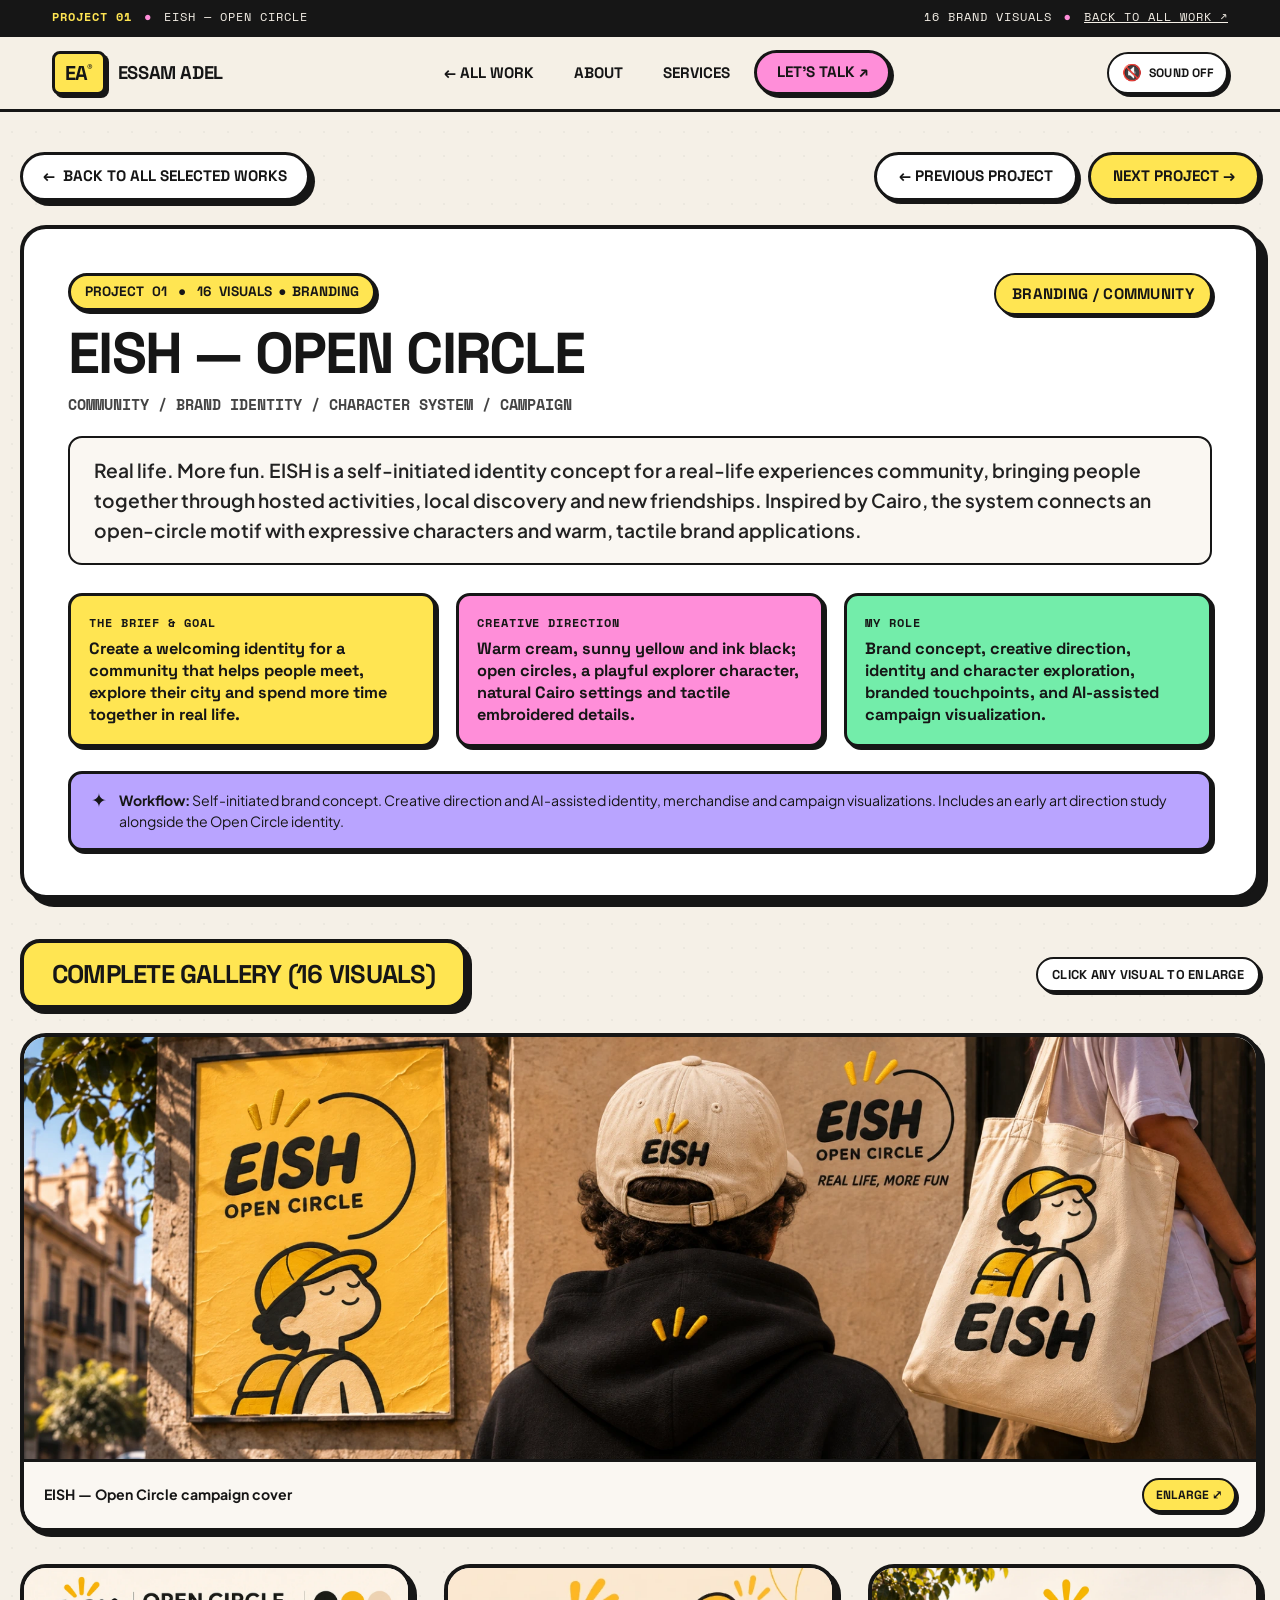
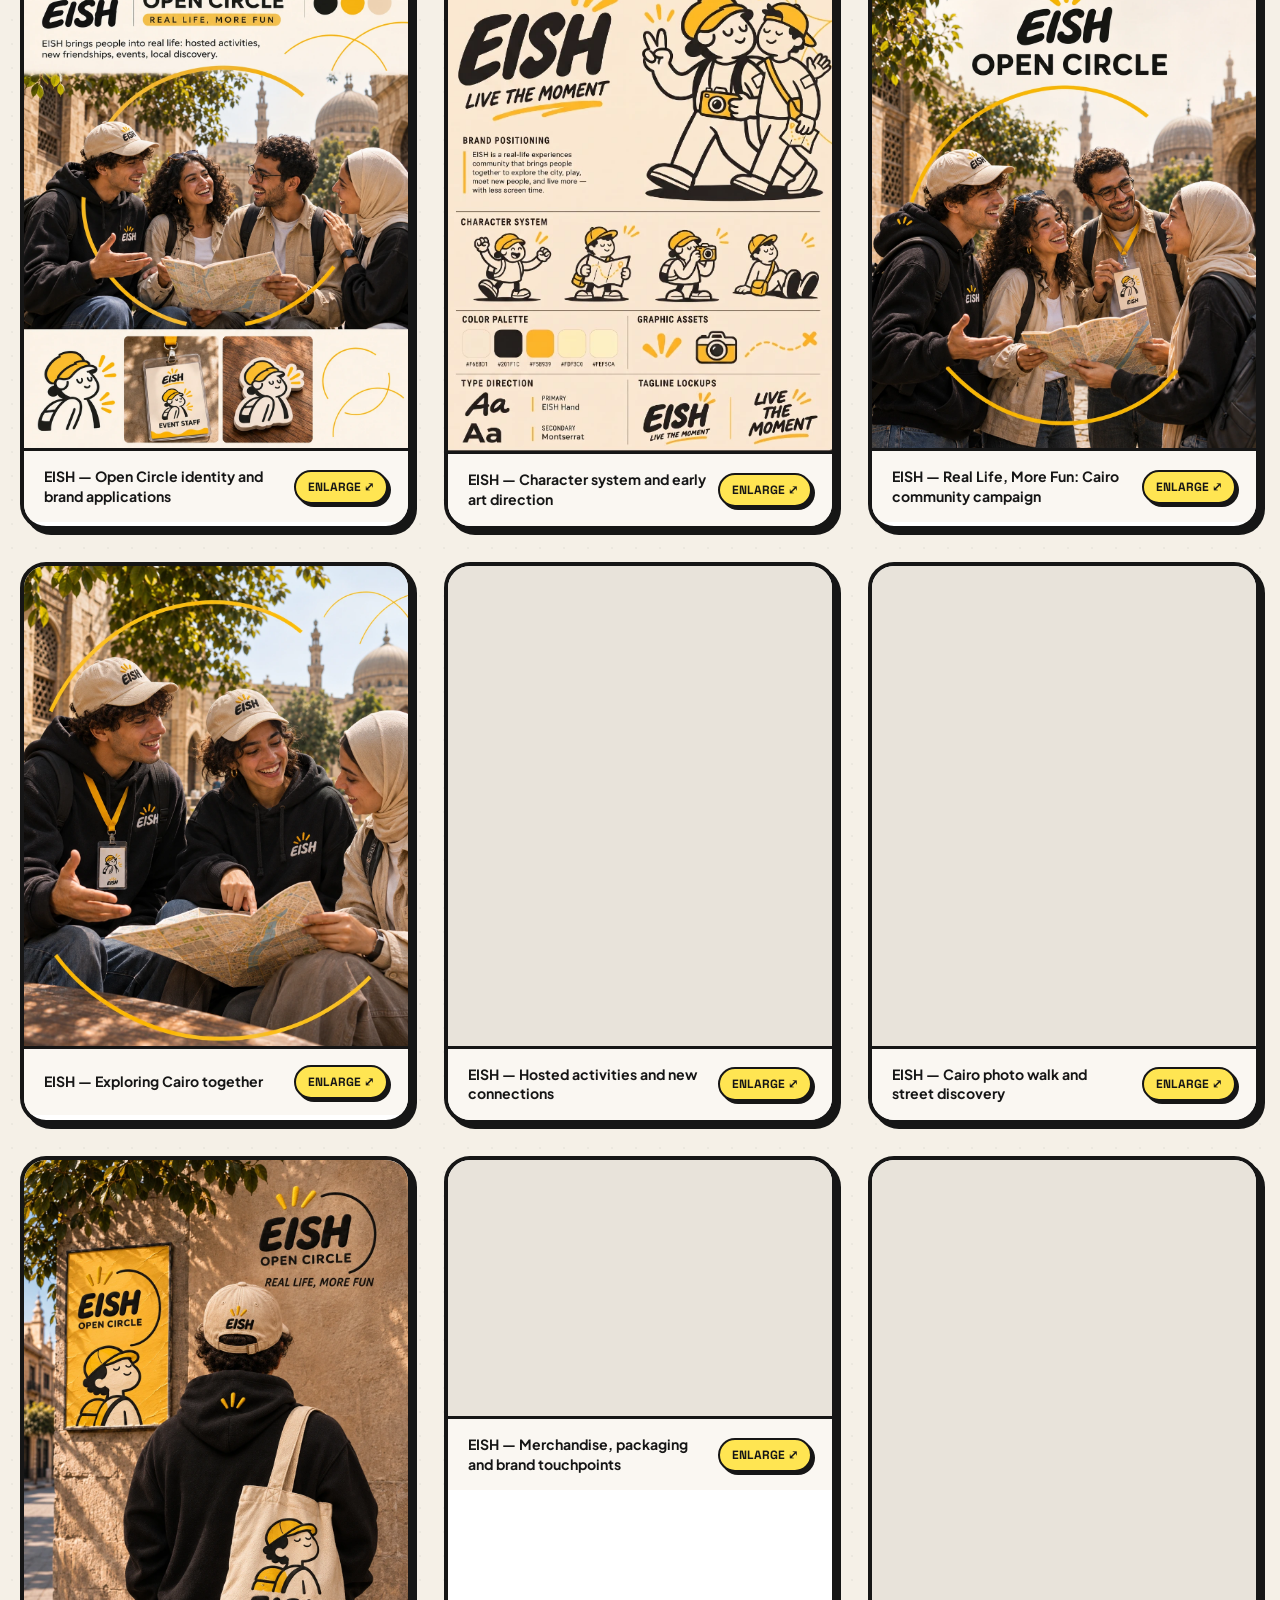
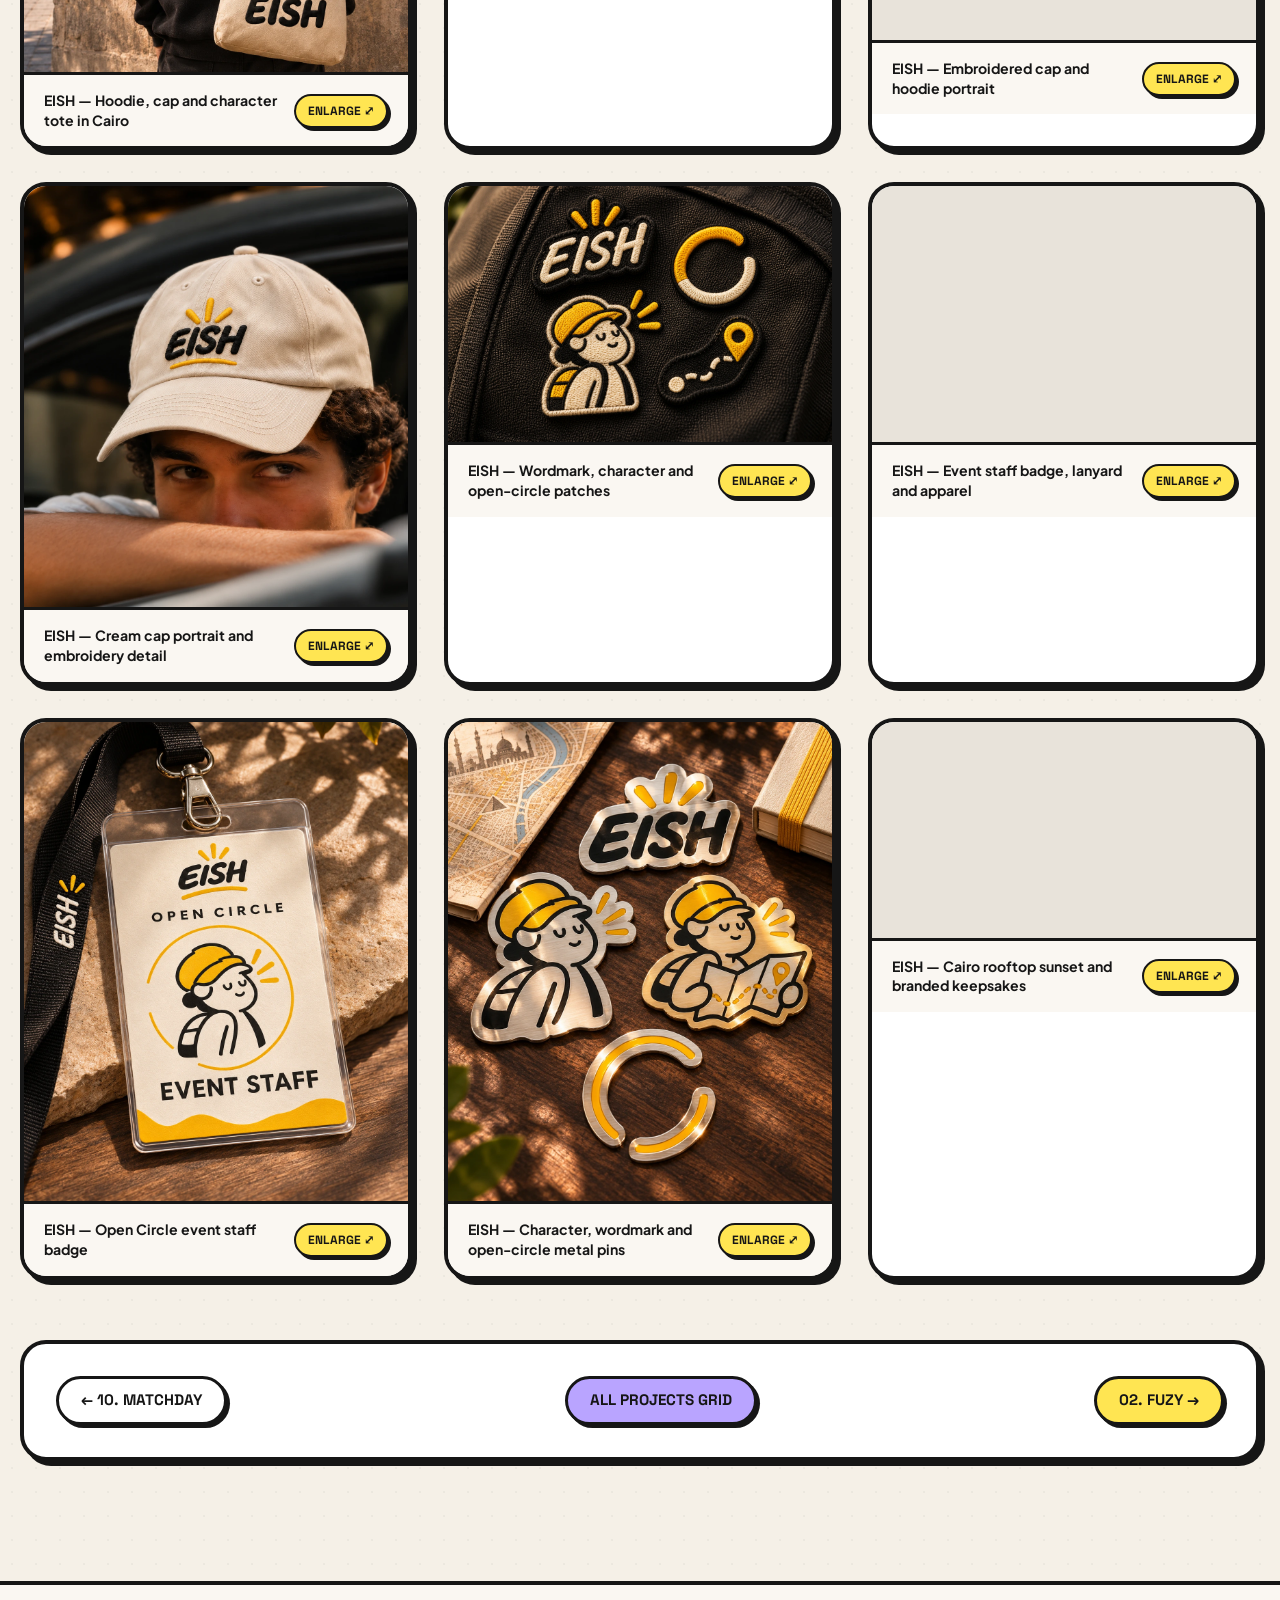
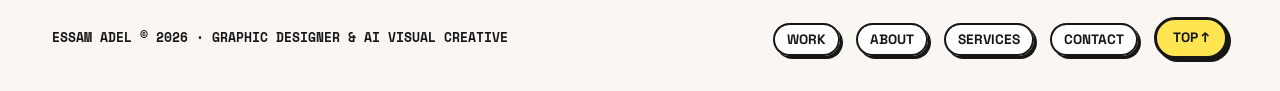
==== eish-open-circle.html @ c4170a0e "Add EISH Open Circle and reorder featured projects" ====
<!DOCTYPE html>
<html lang="en">
<head>
  <meta charset="UTF-8">
  <meta name="viewport" content="width=device-width, initial-scale=1.0">
  <title>EISH — OPEN CIRCLE | Essam Adel Portfolio</title>
  <meta name="description" content="Real life. More fun. EISH is a self-initiated identity concept for a real-life experiences community, bringing people together through hosted activities, local discovery and new friendships. Inspired by Cairo, the system connects an open-circle motif with expressive characters and warm, tactile brand applications.">
  <link rel="icon" type="image/svg+xml" href="data:image/svg+xml,<svg xmlns='http://www.w3.org/2000/svg' viewBox='0 0 32 32'><rect width='32' height='32' rx='6' fill='%23FFE552' stroke='%23161616' stroke-width='3'/><text x='16' y='22' font-family='sans-serif' font-weight='900' font-size='16' text-anchor='middle' fill='%23161616'>EA</text></svg>">
  <meta property="og:title" content="EISH — OPEN CIRCLE | Essam Adel">
  <meta property="og:type" content="article">
  <meta property="og:image" content="https://essvm.github.io/PORTFOLIO/assets/eish/01_open_circle_cover.webp">
  <meta property="og:description" content="Real life. More fun. A Cairo-inspired community identity with expressive characters, tactile merchandise and campaign visuals.">
  <link rel="canonical" href="https://essvm.github.io/PORTFOLIO/eish-open-circle.html">
  <link rel="stylesheet" href="styles.css?v=eish-20261119">
</head>
<body>

  <aside class="top-ticker" aria-label="Announcement">
    <div class="container top-ticker-content">
      <div>
        <span class="ticker-accent">PROJECT <span data-project-number>01</span></span>
        <span class="ticker-dot">●</span>
        <span>EISH — OPEN CIRCLE</span>
      </div>
      <div>
        <span><span data-gallery-count>16</span> BRAND VISUALS</span>
        <span class="ticker-dot">●</span>
        <a href="index.html#work" style="text-decoration:underline;">BACK TO ALL WORK ↗</a>
      </div>
    </div>
  </aside>

  <header class="site-header">
    <div class="container header-inner">
      <a href="index.html" class="logo-badge" aria-label="Essam Adel Home">
        <span class="ea-mark">EA<sup>®</sup></span>
        <span class="logo-name">ESSAM ADEL</span>
      </a>

      <nav class="nav-menu-wrapper" aria-label="Main navigation">
        <ul class="nav-links">
          <li><a href="index.html#work" class="nav-link">← All Work</a></li>
          <li><a href="index.html#about" class="nav-link">About</a></li>
          <li><a href="index.html#services" class="nav-link">Services</a></li>
          <li><a href="index.html#contact" class="nav-cta">Let's Talk ↗</a></li>
        </ul>
      </nav>

      <button class="mobile-toggle" type="button" aria-label="Toggle navigation menu" aria-expanded="false">
        <span></span><span></span><span></span>
      </button>
    </div>
  </header>

  <main>
    <div class="container project-detail-header">
      
      <div class="back-nav-bar">
        <a href="index.html#work" class="back-home-btn">
          <span>←</span> Back to All Selected Works
        </a>
        <div style="display:flex; gap:10px;">
          <a href="matchday-design.html" class="page-nav-link prev" aria-label="Previous project">← Previous Project</a>
          <a href="fuzy-fruit-soda.html" class="page-nav-link next" aria-label="Next project">Next Project →</a>
        </div>
      </div>

      <article class="project-hero-panel">
        <div class="project-title-row">
          <div class="project-heading-group">
            <span class="project-num-tag">PROJECT <span data-project-number>01</span> &nbsp;●&nbsp; <span data-gallery-count>16</span> VISUALS &nbsp;●&nbsp; BRANDING</span>
            <h1 class="project-detail-title">EISH — OPEN CIRCLE</h1>
            <p class="project-detail-category">Community / Brand Identity / Character System / Campaign</p>
          </div>
          <span class="pill-tag yellow" style="font-size:0.95rem; padding:8px 16px;">BRANDING / COMMUNITY</span>
        </div>

        <div class="project-summary-box">
          Real life. More fun. EISH is a self-initiated identity concept for a real-life experiences community, bringing people together through hosted activities, local discovery and new friendships. Inspired by Cairo, the system connects an open-circle motif with expressive characters and warm, tactile brand applications.
        </div>

        <div class="project-meta-grid">
          <div class="meta-box yellow">
            <span class="meta-label">THE BRIEF &amp; GOAL</span>
            <div class="meta-value">Create a welcoming identity for a community that helps people meet, explore their city and spend more time together in real life.</div>
          </div>

          <div class="meta-box pink">
            <span class="meta-label">CREATIVE DIRECTION</span>
            <div class="meta-value">Warm cream, sunny yellow and ink black; open circles, a playful explorer character, natural Cairo settings and tactile embroidered details.</div>
          </div>

          <div class="meta-box mint">
            <span class="meta-label">MY ROLE</span>
            <div class="meta-value">Brand concept, creative direction, identity and character exploration, branded touchpoints, and AI-assisted campaign visualization.</div>
          </div>
        </div>

        <div class="project-disclosure-banner"><span class="disclosure-icon">✦</span><div><strong>Workflow:</strong> Self-initiated brand concept. Creative direction and AI-assisted identity, merchandise and campaign visualizations. Includes an early art direction study alongside the Open Circle identity.</div></div>
      </article>

      <div class="gallery-section-title">
        <div class="section-header-tab yellow" style="margin-bottom:0;">
          <h2 class="section-title" style="font-size:1.6rem;">COMPLETE GALLERY (<span data-gallery-count>16</span> VISUALS)</h2>
        </div>
        <span class="pill-tag white">Click any visual to enlarge</span>
      </div>

      <section class="gallery-grid" data-project-gallery="eish-open-circle.html" aria-label="EISH — OPEN CIRCLE project gallery">
<!-- PROJECT_GALLERY_START --><div class="gallery-item is-panoramic"><a href="assets/eish/01_open_circle_cover.webp" class="gallery-image-link" data-caption="EISH — Open Circle campaign cover"><img src="assets/eish/01_open_circle_cover.webp" alt="EISH — Open Circle campaign cover" width="2048" height="701" loading="eager" decoding="async"></a><div class="gallery-caption-box"><span class="gallery-caption-text">EISH — Open Circle campaign cover</span><button type="button" class="zoom-hint-btn">Enlarge ⤢</button></div></div>
<div class="gallery-item"><a href="assets/eish/02_open_circle_identity_board.webp" class="gallery-image-link" data-caption="EISH — Open Circle identity and brand applications"><img src="assets/eish/02_open_circle_identity_board.webp" alt="EISH — Open Circle identity and brand applications" width="1122" height="1402" loading="lazy" decoding="async"></a><div class="gallery-caption-box"><span class="gallery-caption-text">EISH — Open Circle identity and brand applications</span><button type="button" class="zoom-hint-btn">Enlarge ⤢</button></div></div>
<div class="gallery-item"><a href="assets/eish/03_character_art_direction.webp" class="gallery-image-link" data-caption="EISH — Character system and early art direction"><img src="assets/eish/03_character_art_direction.webp" alt="EISH — Character system and early art direction" width="526" height="662" loading="lazy" decoding="async"></a><div class="gallery-caption-box"><span class="gallery-caption-text">EISH — Character system and early art direction</span><button type="button" class="zoom-hint-btn">Enlarge ⤢</button></div></div>
<div class="gallery-item"><a href="assets/eish/04_cairo_community_hero.webp" class="gallery-image-link" data-caption="EISH — Real Life, More Fun: Cairo community campaign"><img src="assets/eish/04_cairo_community_hero.webp" alt="EISH — Real Life, More Fun: Cairo community campaign" width="1122" height="1402" loading="lazy" decoding="async"></a><div class="gallery-caption-box"><span class="gallery-caption-text">EISH — Real Life, More Fun: Cairo community campaign</span><button type="button" class="zoom-hint-btn">Enlarge ⤢</button></div></div>
<div class="gallery-item"><a href="assets/eish/05_exploring_cairo_together.webp" class="gallery-image-link" data-caption="EISH — Exploring Cairo together"><img src="assets/eish/05_exploring_cairo_together.webp" alt="EISH — Exploring Cairo together" width="1122" height="1402" loading="lazy" decoding="async"></a><div class="gallery-caption-box"><span class="gallery-caption-text">EISH — Exploring Cairo together</span><button type="button" class="zoom-hint-btn">Enlarge ⤢</button></div></div>
<div class="gallery-item"><a href="assets/eish/06_hosted_open_circle.webp" class="gallery-image-link" data-caption="EISH — Hosted activities and new connections"><img src="assets/eish/06_hosted_open_circle.webp" alt="EISH — Hosted activities and new connections" width="1122" height="1402" loading="lazy" decoding="async"></a><div class="gallery-caption-box"><span class="gallery-caption-text">EISH — Hosted activities and new connections</span><button type="button" class="zoom-hint-btn">Enlarge ⤢</button></div></div>
<div class="gallery-item"><a href="assets/eish/07_cairo_photo_walk.webp" class="gallery-image-link" data-caption="EISH — Cairo photo walk and street discovery"><img src="assets/eish/07_cairo_photo_walk.webp" alt="EISH — Cairo photo walk and street discovery" width="1122" height="1402" loading="lazy" decoding="async"></a><div class="gallery-caption-box"><span class="gallery-caption-text">EISH — Cairo photo walk and street discovery</span><button type="button" class="zoom-hint-btn">Enlarge ⤢</button></div></div>
<div class="gallery-item"><a href="assets/eish/08_streetwear_and_tote.webp" class="gallery-image-link" data-caption="EISH — Hoodie, cap and character tote in Cairo"><img src="assets/eish/08_streetwear_and_tote.webp" alt="EISH — Hoodie, cap and character tote in Cairo" width="1086" height="1448" loading="lazy" decoding="async"></a><div class="gallery-caption-box"><span class="gallery-caption-text">EISH — Hoodie, cap and character tote in Cairo</span><button type="button" class="zoom-hint-btn">Enlarge ⤢</button></div></div>
<div class="gallery-item"><a href="assets/eish/09_merchandise_system.webp" class="gallery-image-link" data-caption="EISH — Merchandise, packaging and brand touchpoints"><img src="assets/eish/09_merchandise_system.webp" alt="EISH — Merchandise, packaging and brand touchpoints" width="1536" height="1024" loading="lazy" decoding="async"></a><div class="gallery-caption-box"><span class="gallery-caption-text">EISH — Merchandise, packaging and brand touchpoints</span><button type="button" class="zoom-hint-btn">Enlarge ⤢</button></div></div>
<div class="gallery-item"><a href="assets/eish/10_embroidered_cap_and_hoodie.webp" class="gallery-image-link" data-caption="EISH — Embroidered cap and hoodie portrait"><img src="assets/eish/10_embroidered_cap_and_hoodie.webp" alt="EISH — Embroidered cap and hoodie portrait" width="1122" height="1402" loading="lazy" decoding="async"></a><div class="gallery-caption-box"><span class="gallery-caption-text">EISH — Embroidered cap and hoodie portrait</span><button type="button" class="zoom-hint-btn">Enlarge ⤢</button></div></div>
<div class="gallery-item"><a href="assets/eish/11_cream_cap_portrait.webp" class="gallery-image-link" data-caption="EISH — Cream cap portrait and embroidery detail"><img src="assets/eish/11_cream_cap_portrait.webp" alt="EISH — Cream cap portrait and embroidery detail" width="1198" height="1313" loading="lazy" decoding="async"></a><div class="gallery-caption-box"><span class="gallery-caption-text">EISH — Cream cap portrait and embroidery detail</span><button type="button" class="zoom-hint-btn">Enlarge ⤢</button></div></div>
<div class="gallery-item"><a href="assets/eish/12_embroidered_patches.webp" class="gallery-image-link" data-caption="EISH — Wordmark, character and open-circle patches"><img src="assets/eish/12_embroidered_patches.webp" alt="EISH — Wordmark, character and open-circle patches" width="1536" height="1024" loading="lazy" decoding="async"></a><div class="gallery-caption-box"><span class="gallery-caption-text">EISH — Wordmark, character and open-circle patches</span><button type="button" class="zoom-hint-btn">Enlarge ⤢</button></div></div>
<div class="gallery-item"><a href="assets/eish/13_event_staff_kit.webp" class="gallery-image-link" data-caption="EISH — Event staff badge, lanyard and apparel"><img src="assets/eish/13_event_staff_kit.webp" alt="EISH — Event staff badge, lanyard and apparel" width="1536" height="1024" loading="lazy" decoding="async"></a><div class="gallery-caption-box"><span class="gallery-caption-text">EISH — Event staff badge, lanyard and apparel</span><button type="button" class="zoom-hint-btn">Enlarge ⤢</button></div></div>
<div class="gallery-item"><a href="assets/eish/14_open_circle_staff_badge.webp" class="gallery-image-link" data-caption="EISH — Open Circle event staff badge"><img src="assets/eish/14_open_circle_staff_badge.webp" alt="EISH — Open Circle event staff badge" width="1122" height="1402" loading="lazy" decoding="async"></a><div class="gallery-caption-box"><span class="gallery-caption-text">EISH — Open Circle event staff badge</span><button type="button" class="zoom-hint-btn">Enlarge ⤢</button></div></div>
<div class="gallery-item"><a href="assets/eish/15_character_metal_pins.webp" class="gallery-image-link" data-caption="EISH — Character, wordmark and open-circle metal pins"><img src="assets/eish/15_character_metal_pins.webp" alt="EISH — Character, wordmark and open-circle metal pins" width="1122" height="1402" loading="lazy" decoding="async"></a><div class="gallery-caption-box"><span class="gallery-caption-text">EISH — Character, wordmark and open-circle metal pins</span><button type="button" class="zoom-hint-btn">Enlarge ⤢</button></div></div>
<div class="gallery-item"><a href="assets/eish/16_cairo_rooftop_sunset.webp" class="gallery-image-link" data-caption="EISH — Cairo rooftop sunset and branded keepsakes"><img src="assets/eish/16_cairo_rooftop_sunset.webp" alt="EISH — Cairo rooftop sunset and branded keepsakes" width="1672" height="941" loading="lazy" decoding="async"></a><div class="gallery-caption-box"><span class="gallery-caption-text">EISH — Cairo rooftop sunset and branded keepsakes</span><button type="button" class="zoom-hint-btn">Enlarge ⤢</button></div></div><!-- PROJECT_GALLERY_END -->
      </section>

      <nav class="project-pagination-bar" aria-label="Project sequence navigation">
        <a href="matchday-design.html" class="page-nav-link prev">← 10. Matchday</a>
        <a href="index.html#work" class="page-nav-link all">All Projects Grid</a>
        <a href="fuzy-fruit-soda.html" class="page-nav-link next">02. FUZY →</a>
      </nav>

    </div>
  </main>

  <div class="lightbox-modal" role="dialog" aria-modal="true" aria-hidden="true" aria-label="Image enlargement preview">
    <div class="lightbox-container">
      <div class="lightbox-header">
        <span class="lightbox-counter">1 / 16</span>
        <button type="button" class="lightbox-close-btn" aria-label="Close modal">✕</button>
      </div>
      <div class="lightbox-body">
        <button type="button" class="lightbox-nav-btn lightbox-prev" aria-label="Previous image">‹</button>
        <img src="" alt="" class="lightbox-img">
        <button type="button" class="lightbox-nav-btn lightbox-next" aria-label="Next image">›</button>
      </div>
      <div class="lightbox-footer"></div>
    </div>
  </div>

  <footer class="site-footer">
    <div class="container footer-inner">
      <div class="footer-copy">
        ESSAM ADEL © 2026 · GRAPHIC DESIGNER &amp; AI VISUAL CREATIVE
      </div>
      <ul class="footer-links">
        <li><a href="index.html#work" class="footer-link">Work</a></li>
        <li><a href="index.html#about" class="footer-link">About</a></li>
        <li><a href="index.html#services" class="footer-link">Services</a></li>
        <li><a href="index.html#contact" class="footer-link">Contact</a></li>
        <li><button type="button" class="back-to-top-btn" aria-label="Scroll to top">Top ↑</button></li>
      </ul>
    </div>
  </footer>

  <script src="projects.js?v=eish-20261119"></script>
  <script src="portfolio.js?v=eish-20261119"></script>
  <script src="script.js"></script>
</body>
</html>
---- styles.css ----
/* ==========================================================================
   ESSAM ADEL — NEO-BRUTALIST PORTFOLIO DESIGN SYSTEM
   Fresh build from scratch | High contrast, bold geometry, zero dependencies
   ========================================================================== */

@import url('https://fonts.googleapis.com/css2?family=Plus+Jakarta+Sans:wght@500;600;700;800&family=Space+Grotesk:wght@600;700;800;900&family=Space+Mono:wght@700&display=swap');

/* --- CSS Variables & Design Tokens --- */
:root {
  --bg-page: #F5F0E7;
  --bg-paper: #FAF7F2;
  --ink: #161616;
  --ink-light: #444444;
  --white: #FFFFFF;
  
  /* Neo-Brutalist Signature Palette */
  --yellow: #FFE552;
  --yellow-hover: #FEDC2A;
  --pink: #FF8ED9;
  --pink-hover: #FF77D1;
  --lavender: #B9A4FF;
  --lavender-hover: #A68DFF;
  --mint: #73EDAA;
  --mint-hover: #5CE69B;
  --orange: #FF663E;
  --orange-hover: #F25327;

  /* Strokes & Shadows */
  --stroke: 3px solid #161616;
  --stroke-thick: 4px solid #161616;
  --stroke-thin: 2px solid #161616;
  --shadow: 5px 5px 0px #161616;
  --shadow-lg: 8px 8px 0px #161616;
  --shadow-sm: 3px 3px 0px #161616;
  --shadow-hover: 2px 2px 0px #161616;

  /* Radii */
  --radius-xl: 26px;
  --radius-lg: 20px;
  --radius-md: 14px;
  --radius-sm: 8px;
  --radius-pill: 9999px;

  /* Typography */
  --font-display: 'Space Grotesk', -apple-system, BlinkMacSystemFont, 'Segoe UI', Roboto, sans-serif;
  --font-body: 'Plus Jakarta Sans', -apple-system, BlinkMacSystemFont, 'Segoe UI', Roboto, sans-serif;
  --font-mono: 'Space Mono', ui-monospace, SFMono-Regular, Menlo, monospace;

  --max-width: 1240px;
  --header-height: 72px;
}

/* --- Base & Reset --- */
*, *::before, *::after {
  box-sizing: border-box;
  margin: 0;
  padding: 0;
}

html {
  scroll-behavior: smooth;
  font-size: 16px;
  background-color: var(--bg-page);
  color: var(--ink);
  -webkit-font-smoothing: antialiased;
  -moz-osx-font-smoothing: grayscale;
}

body {
  font-family: var(--font-body);
  background-color: var(--bg-page);
  color: var(--ink);
  line-height: 1.5;
  min-height: 100vh;
  position: relative;
  overflow-x: hidden;
  background-image: radial-gradient(rgba(22, 22, 22, 0.04) 1px, transparent 0);
  background-size: 24px 24px;
}

img, picture, video, canvas, svg {
  display: block;
  max-width: 100%;
}

a {
  color: inherit;
  text-decoration: none;
}

button {
  font: inherit;
  background: none;
  border: none;
  cursor: pointer;
  color: inherit;
}

/* Accessible focus ring */
:focus-visible {
  outline: 3px solid var(--ink);
  outline-offset: 3px;
}

/* Container */
.container {
  width: 100%;
  max-width: var(--max-width);
  margin-left: auto;
  margin-right: auto;
  padding-left: clamp(16px, 3.5vw, 32px);
  padding-right: clamp(16px, 3.5vw, 32px);
}

/* ==========================================================================
   TOP ANNOUNCEMENT / TICKER BAR
   ========================================================================== */
.top-ticker {
  background-color: var(--ink);
  color: var(--bg-page);
  font-family: var(--font-mono);
  font-size: 0.78rem;
  letter-spacing: 0.08em;
  text-transform: uppercase;
  padding: 8px 16px;
  border-bottom: 2px solid var(--ink);
  display: flex;
  justify-content: space-between;
  align-items: center;
  position: relative;
  z-index: 50;
  overflow: hidden;
}

.top-ticker-content {
  display: flex;
  gap: 24px;
  align-items: center;
  width: 100%;
  justify-content: space-between;
}

.ticker-accent {
  color: var(--yellow);
  font-weight: 700;
}

.ticker-dot {
  color: var(--pink);
  margin: 0 4px;
}

/* ==========================================================================
   HEADER & NAVIGATION
   ========================================================================== */
.site-header {
  position: sticky;
  top: 0;
  z-index: 40;
  background-color: rgba(245, 240, 231, 0.96);
  backdrop-filter: blur(8px);
  border-bottom: var(--stroke);
  transition: transform 0.2s ease;
}

.header-inner {
  display: flex;
  align-items: center;
  justify-content: space-between;
  height: var(--header-height);
}

.logo-badge {
  display: inline-flex;
  align-items: center;
  gap: 12px;
  text-decoration: none;
}

.ea-mark {
  background-color: var(--yellow);
  color: var(--ink);
  font-family: var(--font-display);
  font-size: 1.25rem;
  font-weight: 900;
  letter-spacing: -0.04em;
  padding: 4px 10px;
  border: var(--stroke);
  border-radius: var(--radius-sm);
  box-shadow: var(--shadow-sm);
  transition: transform 0.15s ease, box-shadow 0.15s ease;
}

.ea-mark sup {
  font-size: 0.55em;
  font-weight: 800;
  top: -0.4em;
}

.logo-badge:hover .ea-mark {
  transform: translate(-2px, -2px);
  box-shadow: var(--shadow);
  background-color: var(--yellow-hover);
}

.logo-name {
  font-family: var(--font-display);
  font-weight: 800;
  font-size: 1.15rem;
  letter-spacing: -0.02em;
  text-transform: uppercase;
}

.nav-links {
  display: flex;
  align-items: center;
  gap: 8px;
  list-style: none;
}

.nav-link {
  font-family: var(--font-display);
  font-weight: 700;
  font-size: 0.95rem;
  text-transform: uppercase;
  padding: 8px 14px;
  border-radius: var(--radius-pill);
  border: 2px solid transparent;
  transition: all 0.15s ease;
}

.nav-link:hover {
  background-color: var(--white);
  border: 2px solid var(--ink);
  box-shadow: var(--shadow-sm);
  transform: translate(-1px, -1px);
}

.nav-cta {
  background-color: var(--pink);
  color: var(--ink);
  font-family: var(--font-display);
  font-weight: 800;
  font-size: 0.95rem;
  text-transform: uppercase;
  padding: 8px 20px;
  border: var(--stroke);
  border-radius: var(--radius-pill);
  box-shadow: var(--shadow-sm);
  display: inline-flex;
  align-items: center;
  gap: 6px;
  transition: all 0.15s ease;
}

.nav-cta:hover {
  transform: translate(-2px, -2px);
  box-shadow: var(--shadow);
  background-color: var(--pink-hover);
}

.nav-cta:active {
  transform: translate(2px, 2px);
  box-shadow: 1px 1px 0px var(--ink);
}

/* Mobile Toggle */
.mobile-toggle {
  display: none;
  flex-direction: column;
  justify-content: center;
  align-items: center;
  gap: 5px;
  width: 44px;
  height: 44px;
  background-color: var(--yellow);
  border: var(--stroke);
  border-radius: var(--radius-sm);
  box-shadow: var(--shadow-sm);
  cursor: pointer;
}

.mobile-toggle span {
  display: block;
  width: 22px;
  height: 3px;
  background-color: var(--ink);
  border-radius: 2px;
  transition: transform 0.2s ease, opacity 0.2s ease;
}

.mobile-toggle.is-open span:nth-child(1) {
  transform: translateY(8px) rotate(45deg);
}
.mobile-toggle.is-open span:nth-child(2) {
  opacity: 0;
}
.mobile-toggle.is-open span:nth-child(3) {
  transform: translateY(-8px) rotate(-45deg);
}

/* ==========================================================================
   HERO / COVER SECTION (Inspired by Reference Panel 1)
   ========================================================================== */
.hero-section {
  padding-top: clamp(28px, 4vw, 48px);
  padding-bottom: clamp(36px, 5vw, 64px);
}

.hero-grid {
  display: grid;
  grid-template-columns: 1.15fr 0.95fr;
  gap: clamp(20px, 3vw, 32px);
  align-items: stretch;
}

/* Left Hero Card - Giant Yellow Poster */
.hero-yellow-card {
  background-color: var(--yellow);
  border: var(--stroke-thick);
  border-radius: var(--radius-xl);
  box-shadow: var(--shadow-lg);
  padding: clamp(24px, 4vw, 44px);
  position: relative;
  display: flex;
  flex-direction: column;
  justify-content: space-between;
  overflow: visible;
}

.hero-meta-top {
  display: flex;
  justify-content: space-between;
  align-items: center;
  margin-bottom: 24px;
}

.hero-meta-tag {
  font-family: var(--font-mono);
  font-size: 0.85rem;
  font-weight: 700;
  letter-spacing: 0.05em;
  text-transform: uppercase;
  color: var(--ink);
}

.hero-main-title {
  font-family: var(--font-display);
  font-size: clamp(3.2rem, 7.5vw, 6.8rem);
  font-weight: 900;
  line-height: 0.9;
  letter-spacing: -0.05em;
  text-transform: uppercase;
  color: var(--ink);
  margin: 16px 0 28px;
  word-break: break-word;
}

.hero-main-title .dot {
  color: var(--pink);
  display: inline-block;
}

.hero-tagline {
  font-family: var(--font-display);
  font-weight: 800;
  font-size: clamp(1.05rem, 1.8vw, 1.35rem);
  line-height: 1.25;
  text-transform: uppercase;
  letter-spacing: -0.01em;
  max-width: 440px;
  margin-bottom: 28px;
}

.hero-tag-pills {
  display: flex;
  flex-wrap: wrap;
  gap: 10px;
}

.pill-tag {
  font-family: var(--font-display);
  font-size: 0.8rem;
  font-weight: 800;
  text-transform: uppercase;
  letter-spacing: 0.02em;
  padding: 6px 14px;
  border: var(--stroke-thin);
  border-radius: var(--radius-pill);
  box-shadow: var(--shadow-sm);
  background-color: var(--white);
  color: var(--ink);
  display: inline-flex;
  align-items: center;
  gap: 4px;
}

.pill-tag.orange { background-color: var(--orange); color: var(--white); }
.pill-tag.pink { background-color: var(--pink); }
.pill-tag.mint { background-color: var(--mint); }
.pill-tag.lavender { background-color: var(--lavender); }
.pill-tag.yellow { background-color: var(--yellow); }

/* Overlapping Starburst Sticker */
.starburst-sticker {
  position: absolute;
  width: 96px;
  height: 96px;
  display: flex;
  align-items: center;
  justify-content: center;
  text-align: center;
  font-family: var(--font-display);
  font-weight: 900;
  font-size: 0.85rem;
  line-height: 1.05;
  text-transform: uppercase;
  color: var(--ink);
  z-index: 10;
  filter: drop-shadow(4px 4px 0px var(--ink));
  transition: transform 0.2s cubic-bezier(0.175, 0.885, 0.32, 1.275);
  cursor: default;
}

.starburst-sticker:hover {
  transform: rotate(8deg) scale(1.06);
}

.starburst-sticker svg {
  position: absolute;
  top: 0;
  left: 0;
  width: 100%;
  height: 100%;
  z-index: -1;
}

.hero-sticker-hire {
  bottom: 24px;
  right: -24px;
}

/* Right Hero Visual Stack */
.hero-visual-stack {
  display: flex;
  flex-direction: column;
  gap: clamp(16px, 2.5vw, 24px);
}

.hero-image-frame {
  background-color: var(--white);
  border: var(--stroke-thick);
  border-radius: var(--radius-xl);
  box-shadow: var(--shadow-lg);
  overflow: hidden;
  position: relative;
  display: flex;
  flex-direction: column;
}

.hero-image-wrap {
  width: 100%;
  height: clamp(340px, 44vh, 480px);
  position: relative;
  background-color: #ECE7DE;
  overflow: hidden;
}

.hero-image-wrap img {
  width: 100%;
  height: 100%;
  object-fit: cover;
  object-position: center top;
  transition: transform 0.4s ease;
}

.hero-image-frame:hover .hero-image-wrap img {
  transform: scale(1.02);
}

.hero-image-caption-bar {
  padding: 10px 16px;
  background-color: var(--white);
  border-top: var(--stroke);
  display: flex;
  justify-content: space-between;
  align-items: center;
  font-family: var(--font-mono);
  font-size: 0.75rem;
  font-weight: 700;
  letter-spacing: 0.05em;
  text-transform: uppercase;
}

.hero-subcards-row {
  display: grid;
  grid-template-columns: 1fr 1fr;
  gap: clamp(12px, 2vw, 20px);
}

.hero-subcard {
  padding: 16px 20px;
  border: var(--stroke);
  border-radius: var(--radius-lg);
  box-shadow: var(--shadow);
  display: flex;
  flex-direction: column;
  justify-content: center;
  transition: transform 0.15s ease, box-shadow 0.15s ease;
}

.hero-subcard:hover {
  transform: translate(-2px, -2px);
  box-shadow: var(--shadow-lg);
}

.hero-subcard.lavender { background-color: var(--lavender); }
.hero-subcard.mint { background-color: var(--mint); }
.hero-subcard.white { background-color: var(--white); }

.subcard-label {
  font-family: var(--font-mono);
  font-size: 0.72rem;
  font-weight: 700;
  letter-spacing: 0.06em;
  text-transform: uppercase;
  color: var(--ink-light);
  margin-bottom: 4px;
}

.subcard-val {
  font-family: var(--font-display);
  font-weight: 800;
  font-size: 1.15rem;
  letter-spacing: -0.01em;
  text-transform: uppercase;
  display: flex;
  align-items: center;
  justify-content: space-between;
}

/* ==========================================================================
   SECTION COMMON HEADERS (Tabs & Badges)
   ========================================================================== */
.section-header-tab {
  display: inline-flex;
  align-items: center;
  gap: 16px;
  padding: 12px 28px;
  border: var(--stroke-thick);
  border-radius: var(--radius-lg);
  box-shadow: var(--shadow);
  margin-bottom: clamp(20px, 3.5vw, 36px);
  position: relative;
}

.section-header-tab.pink { background-color: var(--pink); }
.section-header-tab.lavender { background-color: var(--lavender); }
.section-header-tab.mint { background-color: var(--mint); }
.section-header-tab.yellow { background-color: var(--yellow); }
.section-header-tab.orange { background-color: var(--orange); color: var(--white); }

.section-title {
  font-family: var(--font-display);
  font-size: clamp(1.6rem, 3.2vw, 2.6rem);
  font-weight: 900;
  letter-spacing: -0.03em;
  text-transform: uppercase;
}

.section-tab-sticker {
  position: absolute;
  right: -18px;
  top: -18px;
  width: 58px;
  height: 58px;
}

/* ==========================================================================
   SECTION 2 — ABOUT ME (Reference Panel 2)
   ========================================================================== */
.about-section {
  padding: clamp(36px, 5vw, 64px) 0;
}

.about-card-white {
  background-color: var(--white);
  border: var(--stroke-thick);
  border-radius: var(--radius-xl);
  box-shadow: var(--shadow-lg);
  padding: clamp(24px, 4vw, 44px);
  margin-bottom: clamp(20px, 3vw, 32px);
}

.about-grid-content {
  display: grid;
  grid-template-columns: 1.4fr 0.8fr;
  gap: clamp(24px, 4vw, 44px);
  align-items: center;
}

.about-headline {
  font-family: var(--font-display);
  font-size: clamp(1.4rem, 2.5vw, 2.1rem);
  font-weight: 900;
  letter-spacing: -0.02em;
  line-height: 1.2;
  margin-bottom: 16px;
}

.about-body-text {
  font-size: clamp(0.95rem, 1.2vw, 1.08rem);
  line-height: 1.65;
  color: #222222;
  margin-bottom: 20px;
}

.about-body-text p + p {
  margin-top: 14px;
}

.about-disclosure-pill {
  display: inline-flex;
  align-items: center;
  gap: 10px;
  background-color: var(--bg-page);
  border: var(--stroke-thin);
  border-radius: var(--radius-md);
  padding: 10px 16px;
  font-family: var(--font-mono);
  font-size: 0.8rem;
  font-weight: 700;
  color: var(--ink);
  margin-top: 6px;
}

/* Portrait Card in About */
.about-portrait-card {
  border: var(--stroke);
  border-radius: var(--radius-lg);
  box-shadow: var(--shadow);
  overflow: hidden;
  background-color: #55070E;
  position: relative;
}

.portrait-img-wrap {
  width: 100%;
  aspect-ratio: 1 / 1;
  overflow: hidden;
  display: flex;
  align-items: center;
  justify-content: center;
  background-color: #55070E;
}

.portrait-img-wrap img {
  width: 100%;
  height: 100%;
  object-fit: contain;
  object-position: center;
  display: block;
}

.portrait-badge-bar {
  background-color: var(--white);
  border-top: var(--stroke);
  padding: 10px 14px;
  display: flex;
  justify-content: space-between;
  align-items: center;
  font-family: var(--font-mono);
  font-size: 0.72rem;
  font-weight: 700;
  text-transform: uppercase;
}

/* 3 STAT CARDS ROW */
.stats-row {
  display: grid;
  grid-template-columns: repeat(3, 1fr);
  gap: clamp(14px, 2.5vw, 24px);
  margin-bottom: clamp(24px, 3.5vw, 36px);
}

.stat-card {
  padding: clamp(18px, 3vw, 28px);
  border: var(--stroke-thick);
  border-radius: var(--radius-lg);
  box-shadow: var(--shadow);
  text-align: center;
  transition: transform 0.15s ease, box-shadow 0.15s ease;
}

.stat-card:hover {
  transform: translate(-3px, -3px);
  box-shadow: var(--shadow-lg);
}

.stat-card.yellow { background-color: var(--yellow); }
.stat-card.lavender { background-color: var(--lavender); }
.stat-card.mint { background-color: var(--mint); }

.stat-number {
  font-family: var(--font-display);
  font-size: clamp(2.4rem, 4.5vw, 4rem);
  font-weight: 900;
  line-height: 1;
  letter-spacing: -0.04em;
  text-transform: uppercase;
  margin-bottom: 6px;
}

.stat-label {
  font-family: var(--font-display);
  font-size: clamp(0.85rem, 1.2vw, 1.05rem);
  font-weight: 800;
  letter-spacing: 0.04em;
  text-transform: uppercase;
}

/* Skills & Tools Pills Block */
.skills-block {
  background-color: var(--white);
  border: var(--stroke);
  border-radius: var(--radius-xl);
  box-shadow: var(--shadow);
  padding: clamp(20px, 3vw, 32px);
  display: flex;
  flex-direction: column;
  gap: 20px;
}

.skills-group-title {
  font-family: var(--font-mono);
  font-size: 0.8rem;
  font-weight: 700;
  letter-spacing: 0.08em;
  text-transform: uppercase;
  margin-bottom: 10px;
  color: var(--ink-light);
}

.skills-pill-wrap {
  display: flex;
  flex-wrap: wrap;
  gap: 10px;
}

/* ==========================================================================
   SECTION 3 — SELECTED WORKS (Reference Panel 3)
   ========================================================================== */
.works-section {
  padding: clamp(36px, 5vw, 64px) 0;
}

.works-header-row {
  display: flex;
  justify-content: space-between;
  align-items: center;
  margin-bottom: clamp(24px, 3.5vw, 36px);
  flex-wrap: wrap;
  gap: 16px;
}

/* Filter pills */
.work-filters {
  display: flex;
  flex-wrap: wrap;
  gap: 8px;
}

.filter-btn {
  font-family: var(--font-display);
  font-weight: 800;
  font-size: 0.82rem;
  text-transform: uppercase;
  padding: 8px 16px;
  border: var(--stroke-thin);
  border-radius: var(--radius-pill);
  background-color: var(--white);
  box-shadow: var(--shadow-sm);
  transition: all 0.15s ease;
}

.filter-btn:hover {
  transform: translate(-1px, -1px);
  box-shadow: var(--shadow);
  background-color: var(--yellow);
}

.filter-btn.active {
  background-color: var(--ink);
  color: var(--yellow);
  border-color: var(--ink);
  box-shadow: var(--shadow-sm);
}

/* 8 HORIZONTAL NUMBERED BARS (Exact Reference Panel 3 Representation) */
.project-bars-list {
  display: flex;
  flex-direction: column;
  gap: 12px;
  margin-bottom: clamp(36px, 5vw, 54px);
}

.project-bar-item {
  display: flex;
  align-items: center;
  justify-content: space-between;
  padding: clamp(14px, 2vw, 18px) clamp(16px, 2.5vw, 24px);
  border: var(--stroke);
  border-radius: var(--radius-pill);
  box-shadow: var(--shadow);
  transition: transform 0.15s ease, box-shadow 0.15s ease;
  text-decoration: none;
  color: var(--ink);
  gap: 12px;
}

.project-bar-item:hover {
  transform: translate(-3px, -3px);
  box-shadow: var(--shadow-lg);
}

.project-bar-item:active {
  transform: translate(2px, 2px);
  box-shadow: 1px 1px 0px var(--ink);
}

/* Alternate colors for the 8 bars as in reference panel 3 */
.project-bar-item.c-yellow { background-color: var(--yellow); }
.project-bar-item.c-pink { background-color: var(--pink); }
.project-bar-item.c-mint { background-color: var(--mint); }
.project-bar-item.c-orange { background-color: var(--orange); color: var(--white); }
.project-bar-item.c-white { background-color: var(--white); }
.project-bar-item.c-lavender { background-color: var(--lavender); }

.bar-left {
  display: flex;
  align-items: center;
  gap: clamp(10px, 2vw, 18px);
  min-width: 0;
}

.bar-num {
  font-family: var(--font-display);
  font-weight: 900;
  font-size: 0.88rem;
  background-color: var(--ink);
  color: var(--white);
  padding: 4px 12px;
  border-radius: var(--radius-pill);
  white-space: nowrap;
}

.project-bar-item.c-orange .bar-num {
  background-color: var(--white);
  color: var(--ink);
}

.bar-title {
  font-family: var(--font-display);
  font-weight: 800;
  font-size: clamp(0.95rem, 1.4vw, 1.25rem);
  letter-spacing: -0.01em;
  text-transform: uppercase;
  white-space: nowrap;
  overflow: hidden;
  text-overflow: ellipsis;
}

.bar-right {
  display: flex;
  align-items: center;
  gap: 16px;
  flex-shrink: 0;
}

.bar-count-badge {
  font-family: var(--font-mono);
  font-size: 0.75rem;
  font-weight: 700;
  padding: 4px 10px;
  border: var(--stroke-thin);
  border-radius: var(--radius-pill);
  background-color: rgba(255, 255, 255, 0.7);
  color: var(--ink);
}

.project-bar-item.c-orange .bar-count-badge {
  background-color: var(--white);
  color: var(--ink);
}

.bar-arrow {
  font-family: var(--font-display);
  font-size: 1.4rem;
  font-weight: 900;
  line-height: 1;
  transition: transform 0.15s ease;
}

.project-bar-item:hover .bar-arrow {
  transform: translateX(4px);
}

/* ==========================================================================
   HOMEPAGE PROJECT CARDS GRID (Visual Previews of all 8 projects)
   ========================================================================== */
.project-cards-grid {
  display: grid;
  grid-template-columns: repeat(2, 1fr);
  gap: clamp(20px, 3.5vw, 36px);
}

.project-card {
  background-color: var(--white);
  border: var(--stroke-thick);
  border-radius: var(--radius-xl);
  box-shadow: var(--shadow);
  overflow: hidden;
  display: flex;
  flex-direction: column;
  transition: transform 0.2s ease, box-shadow 0.2s ease;
}

.project-card:hover {
  transform: translate(-3px, -3px);
  box-shadow: var(--shadow-lg);
}

.project-card-header {
  padding: 14px 20px;
  border-bottom: var(--stroke);
  display: flex;
  justify-content: space-between;
  align-items: center;
  background-color: var(--bg-paper);
}

.card-num-pill {
  font-family: var(--font-display);
  font-size: 0.78rem;
  font-weight: 900;
  text-transform: uppercase;
  padding: 4px 10px;
  border: var(--stroke-thin);
  border-radius: var(--radius-pill);
  background-color: var(--yellow);
}

.card-cat-pill {
  font-family: var(--font-mono);
  font-size: 0.72rem;
  font-weight: 700;
  text-transform: uppercase;
  color: var(--ink-light);
}

.project-card-thumb {
  width: 100%;
  aspect-ratio: 16 / 10;
  position: relative;
  overflow: hidden;
  background-color: #E6E1D8;
}

.project-card-thumb img {
  width: 100%;
  height: 100%;
  object-fit: cover;
  object-position: center;
  transition: transform 0.35s ease;
}

.project-card:hover .project-card-thumb img {
  transform: scale(1.04);
}

.project-card-thumb.is-panoramic {
  aspect-ratio: 2048 / 701;
}

.project-card-thumb.is-panoramic img {
  object-fit: contain;
}

.project-card:hover .project-card-thumb.is-panoramic img,
.gallery-item.is-panoramic:hover .gallery-image-link img {
  transform: none;
}

.card-overlay-badge {
  position: absolute;
  bottom: 12px;
  right: 12px;
  background-color: var(--ink);
  color: var(--white);
  font-family: var(--font-mono);
  font-size: 0.72rem;
  font-weight: 700;
  padding: 4px 10px;
  border-radius: var(--radius-pill);
  box-shadow: var(--shadow-sm);
}

.project-card-body {
  padding: clamp(18px, 2.5vw, 26px);
  display: flex;
  flex-direction: column;
  flex-grow: 1;
  justify-content: space-between;
}

.project-card-title {
  font-family: var(--font-display);
  font-size: clamp(1.15rem, 1.8vw, 1.45rem);
  font-weight: 900;
  letter-spacing: -0.02em;
  text-transform: uppercase;
  margin-bottom: 8px;
  line-height: 1.2;
}

.project-card-desc {
  font-size: 0.92rem;
  line-height: 1.5;
  color: #333333;
  margin-bottom: 20px;
}

.project-card-footer {
  display: flex;
  justify-content: space-between;
  align-items: center;
  padding-top: 14px;
  border-top: var(--stroke-thin);
}

.card-view-btn {
  font-family: var(--font-display);
  font-size: 0.88rem;
  font-weight: 800;
  text-transform: uppercase;
  padding: 8px 18px;
  border: var(--stroke);
  border-radius: var(--radius-pill);
  box-shadow: var(--shadow-sm);
  background-color: var(--yellow);
  color: var(--ink);
  display: inline-flex;
  align-items: center;
  gap: 8px;
  transition: all 0.15s ease;
}

.card-view-btn:hover {
  background-color: var(--yellow-hover);
  transform: translate(-1px, -1px);
  box-shadow: var(--shadow);
}

/* ==========================================================================
   SECTION 5 — SERVICES & TOOLS
   ========================================================================== */
.services-section {
  padding: clamp(36px, 5vw, 64px) 0;
}

.services-grid {
  display: grid;
  grid-template-columns: repeat(3, 1fr);
  gap: clamp(16px, 2.5vw, 24px);
  margin-bottom: clamp(24px, 3.5vw, 36px);
}

.service-card {
  border: var(--stroke-thick);
  border-radius: var(--radius-xl);
  box-shadow: var(--shadow);
  padding: clamp(20px, 3vw, 32px);
  display: flex;
  flex-direction: column;
  justify-content: space-between;
  transition: transform 0.15s ease, box-shadow 0.15s ease;
}

.service-card:hover {
  transform: translate(-3px, -3px);
  box-shadow: var(--shadow-lg);
}

.service-card.yellow { background-color: var(--yellow); }
.service-card.pink { background-color: var(--pink); }
.service-card.mint { background-color: var(--mint); }
.service-card.lavender { background-color: var(--lavender); }
.service-card.white { background-color: var(--white); }
.service-card.orange { background-color: var(--orange); color: var(--white); }

.service-icon-box {
  width: 48px;
  height: 48px;
  border: var(--stroke);
  border-radius: var(--radius-md);
  background-color: var(--white);
  color: var(--ink);
  box-shadow: var(--shadow-sm);
  display: flex;
  align-items: center;
  justify-content: center;
  font-family: var(--font-display);
  font-size: 1.4rem;
  font-weight: 900;
  margin-bottom: 20px;
}

.service-title {
  font-family: var(--font-display);
  font-size: clamp(1.2rem, 1.8vw, 1.45rem);
  font-weight: 900;
  letter-spacing: -0.02em;
  text-transform: uppercase;
  margin-bottom: 10px;
  line-height: 1.2;
}

.service-desc {
  font-size: 0.92rem;
  line-height: 1.55;
}

.service-card.orange .service-desc {
  color: rgba(255, 255, 255, 0.9);
}

/* AI Transparency Banner */
.ai-transparency-card {
  background-color: var(--white);
  border: var(--stroke-thick);
  border-radius: var(--radius-xl);
  box-shadow: var(--shadow);
  padding: clamp(22px, 3.5vw, 36px);
  display: grid;
  grid-template-columns: auto 1fr;
  gap: clamp(16px, 3vw, 28px);
  align-items: center;
}

.ai-icon-large {
  width: 72px;
  height: 72px;
  background-color: var(--lavender);
  border: var(--stroke);
  border-radius: var(--radius-lg);
  box-shadow: var(--shadow-sm);
  display: flex;
  align-items: center;
  justify-content: center;
  font-family: var(--font-display);
  font-size: 1.8rem;
  font-weight: 900;
}

.ai-text-headline {
  font-family: var(--font-display);
  font-size: 1.25rem;
  font-weight: 900;
  letter-spacing: -0.01em;
  text-transform: uppercase;
  margin-bottom: 6px;
}

.ai-text-body {
  font-size: 0.92rem;
  line-height: 1.55;
  color: #333333;
}

/* ==========================================================================
   SECTION 6 — CONTACT / LET'S TALK! (Reference Panel 6)
   ========================================================================== */
.contact-section {
  padding: clamp(36px, 5vw, 64px) 0 clamp(48px, 6vw, 80px);
}

.contact-orange-hero {
  background-color: var(--orange);
  border: var(--stroke-thick);
  border-radius: var(--radius-xl);
  box-shadow: var(--shadow-lg);
  padding: clamp(28px, 5vw, 56px);
  position: relative;
  margin-bottom: clamp(24px, 3.5vw, 36px);
  overflow: visible;
}

.contact-hero-title {
  font-family: var(--font-display);
  font-size: clamp(3.2rem, 8vw, 7.5rem);
  font-weight: 900;
  line-height: 0.9;
  letter-spacing: -0.05em;
  text-transform: uppercase;
  margin-bottom: 16px;
}

.contact-hero-title .dark-word {
  color: var(--ink);
  display: block;
}

.contact-hero-title .light-word {
  color: var(--white);
  display: block;
}

.contact-hero-sub {
  font-family: var(--font-display);
  font-size: clamp(1rem, 1.8vw, 1.35rem);
  font-weight: 800;
  text-transform: uppercase;
  color: var(--white);
  max-width: 520px;
}

.contact-sticker-hello {
  position: absolute;
  bottom: -24px;
  right: 28px;
  width: 104px;
  height: 104px;
}

/* 4 Rounded Contact Rows */
.contact-rows-list {
  display: flex;
  flex-direction: column;
  gap: 14px;
}

.contact-row-card {
  display: flex;
  align-items: center;
  justify-content: space-between;
  padding: clamp(14px, 2.2vw, 20px) clamp(18px, 3vw, 28px);
  border: var(--stroke);
  border-radius: var(--radius-pill);
  box-shadow: var(--shadow);
  transition: transform 0.15s ease, box-shadow 0.15s ease;
  text-decoration: none;
  color: var(--ink);
  gap: 16px;
}

.contact-row-card:hover {
  transform: translate(-3px, -3px);
  box-shadow: var(--shadow-lg);
}

.contact-row-card:active {
  transform: translate(2px, 2px);
  box-shadow: 1px 1px 0px var(--ink);
}

.contact-row-card.white { background-color: var(--white); }
.contact-row-card.pink { background-color: var(--pink); }
.contact-row-card.lavender { background-color: var(--lavender); }
.contact-row-card.mint { background-color: var(--mint); }

.contact-row-label {
  font-family: var(--font-mono);
  font-size: clamp(0.75rem, 1.2vw, 0.9rem);
  font-weight: 700;
  letter-spacing: 0.08em;
  text-transform: uppercase;
}

.contact-row-value {
  font-family: var(--font-display);
  font-size: clamp(0.95rem, 1.5vw, 1.25rem);
  font-weight: 800;
  letter-spacing: -0.01em;
  display: flex;
  align-items: center;
  gap: 8px;
}

/* ==========================================================================
   FOOTER
   ========================================================================== */
.site-footer {
  border-top: var(--stroke-thick);
  background-color: var(--bg-paper);
  padding: 32px 0;
  margin-top: 40px;
}

.footer-inner {
  display: flex;
  justify-content: space-between;
  align-items: center;
  flex-wrap: wrap;
  gap: 20px;
}

.footer-copy {
  font-family: var(--font-mono);
  font-size: 0.8rem;
  font-weight: 700;
  text-transform: uppercase;
}

.footer-links {
  display: flex;
  align-items: center;
  gap: 16px;
  list-style: none;
}

.footer-link {
  font-family: var(--font-display);
  font-size: 0.85rem;
  font-weight: 800;
  text-transform: uppercase;
  padding: 6px 12px;
  border: var(--stroke-thin);
  border-radius: var(--radius-pill);
  background-color: var(--white);
  box-shadow: var(--shadow-sm);
  transition: all 0.15s ease;
}

.footer-link:hover {
  background-color: var(--yellow);
  transform: translate(-1px, -1px);
  box-shadow: var(--shadow);
}

.back-to-top-btn {
  font-family: var(--font-display);
  font-size: 0.85rem;
  font-weight: 900;
  text-transform: uppercase;
  padding: 8px 16px;
  background-color: var(--yellow);
  border: var(--stroke);
  border-radius: var(--radius-pill);
  box-shadow: var(--shadow-sm);
  transition: all 0.15s ease;
}

.back-to-top-btn:hover {
  background-color: var(--yellow-hover);
  transform: translate(-2px, -2px);
  box-shadow: var(--shadow);
}

/* ==========================================================================
   PROJECT DETAIL PAGES (Reference Panels 4 & 5)
   ========================================================================== */
.project-detail-header {
  padding: clamp(24px, 4vw, 40px) 0;
}

.back-nav-bar {
  display: flex;
  align-items: center;
  justify-content: space-between;
  margin-bottom: 24px;
  flex-wrap: wrap;
  gap: 12px;
}

.back-home-btn {
  font-family: var(--font-display);
  font-weight: 800;
  font-size: 0.95rem;
  text-transform: uppercase;
  padding: 10px 20px;
  background-color: var(--white);
  border: var(--stroke);
  border-radius: var(--radius-pill);
  box-shadow: var(--shadow);
  display: inline-flex;
  align-items: center;
  gap: 8px;
  transition: all 0.15s ease;
}

.back-home-btn:hover {
  background-color: var(--yellow);
  transform: translate(-2px, -2px);
  box-shadow: var(--shadow-lg);
}

.project-hero-panel {
  background-color: var(--white);
  border: var(--stroke-thick);
  border-radius: var(--radius-xl);
  box-shadow: var(--shadow-lg);
  padding: clamp(24px, 4vw, 44px);
  margin-bottom: clamp(24px, 4vw, 40px);
}

.project-title-row {
  display: flex;
  align-items: flex-start;
  justify-content: space-between;
  gap: 20px;
  flex-wrap: wrap;
  margin-bottom: 20px;
}

.project-heading-group {
  max-width: 820px;
}

.project-num-tag {
  display: inline-flex;
  align-items: center;
  gap: 8px;
  font-family: var(--font-display);
  font-size: 0.85rem;
  font-weight: 900;
  text-transform: uppercase;
  padding: 6px 14px;
  background-color: var(--yellow);
  border: var(--stroke);
  border-radius: var(--radius-pill);
  box-shadow: var(--shadow-sm);
  margin-bottom: 12px;
}

.project-detail-title {
  font-family: var(--font-display);
  font-size: clamp(2rem, 4.5vw, 3.8rem);
  font-weight: 900;
  letter-spacing: -0.03em;
  text-transform: uppercase;
  line-height: 1.05;
  margin-bottom: 10px;
}

.project-detail-category {
  font-family: var(--font-mono);
  font-size: 0.95rem;
  font-weight: 700;
  color: var(--ink-light);
  text-transform: uppercase;
}

.project-summary-box {
  font-size: clamp(1.05rem, 1.5vw, 1.25rem);
  font-weight: 600;
  line-height: 1.55;
  color: #222222;
  padding: 18px 24px;
  background-color: var(--bg-paper);
  border: var(--stroke-thin);
  border-radius: var(--radius-md);
  margin-bottom: 28px;
}

/* Metadata cards grid (Panel 4) */
.project-meta-grid {
  display: grid;
  grid-template-columns: repeat(3, 1fr);
  gap: clamp(14px, 2vw, 20px);
  margin-bottom: 24px;
}

.meta-box {
  background-color: var(--bg-paper);
  border: var(--stroke);
  border-radius: var(--radius-md);
  box-shadow: var(--shadow-sm);
  padding: 18px;
  display: flex;
  flex-direction: column;
}

.meta-box.yellow { background-color: var(--yellow); }
.meta-box.pink { background-color: var(--pink); }
.meta-box.mint { background-color: var(--mint); }
.meta-box.lavender { background-color: var(--lavender); }

.meta-label {
  font-family: var(--font-mono);
  font-size: 0.72rem;
  font-weight: 700;
  letter-spacing: 0.08em;
  text-transform: uppercase;
  color: var(--ink-light);
  margin-bottom: 6px;
}

.meta-box.yellow .meta-label,
.meta-box.pink .meta-label,
.meta-box.mint .meta-label,
.meta-box.lavender .meta-label {
  color: var(--ink);
}

.meta-value {
  font-family: var(--font-display);
  font-size: 1.02rem;
  font-weight: 800;
  line-height: 1.35;
}

.project-disclosure-banner {
  background-color: var(--lavender);
  border: var(--stroke);
  border-radius: var(--radius-md);
  box-shadow: var(--shadow-sm);
  padding: 16px 20px;
  font-size: 0.88rem;
  line-height: 1.5;
  display: flex;
  gap: 12px;
  align-items: flex-start;
}

.disclosure-icon {
  font-size: 1.2rem;
  line-height: 1;
}

/* ==========================================================================
   PROJECT GALLERY GRID (All images in allocated aspect ratios)
   ========================================================================== */
.gallery-section-title {
  display: flex;
  justify-content: space-between;
  align-items: center;
  margin-bottom: 24px;
}

.gallery-grid {
  display: grid;
  grid-template-columns: repeat(auto-fill, minmax(360px, 1fr));
  gap: clamp(20px, 3vw, 32px);
  margin-bottom: clamp(36px, 5vw, 60px);
}

.gallery-item {
  background-color: var(--white);
  border: var(--stroke-thick);
  border-radius: var(--radius-xl);
  box-shadow: var(--shadow);
  overflow: hidden;
  display: flex;
  flex-direction: column;
  transition: transform 0.2s ease, box-shadow 0.2s ease;
  position: relative;
}

.gallery-item.is-panoramic {
  grid-column: 1 / -1;
}

.gallery-item:hover {
  transform: translate(-3px, -3px);
  box-shadow: var(--shadow-lg);
}

.gallery-image-link {
  display: block;
  width: 100%;
  position: relative;
  background-color: #E8E3DA;
  cursor: zoom-in;
  overflow: hidden;
}

.gallery-image-link img {
  width: 100%;
  height: auto;
  display: block;
  transition: transform 0.35s ease;
}

.gallery-item:hover .gallery-image-link img {
  transform: scale(1.025);
}

.gallery-caption-box {
  padding: 16px 20px;
  border-top: var(--stroke);
  background-color: var(--bg-paper);
  display: flex;
  justify-content: space-between;
  align-items: center;
  gap: 12px;
}

.gallery-caption-text {
  font-size: 0.88rem;
  font-weight: 700;
  line-height: 1.4;
  color: var(--ink);
}

.zoom-hint-btn {
  font-family: var(--font-display);
  font-size: 0.75rem;
  font-weight: 800;
  text-transform: uppercase;
  padding: 6px 12px;
  background-color: var(--yellow);
  border: var(--stroke-thin);
  border-radius: var(--radius-pill);
  box-shadow: var(--shadow-sm);
  white-space: nowrap;
  flex-shrink: 0;
}

/* Bottom Pagination & Navigation */
.project-pagination-bar {
  display: flex;
  justify-content: space-between;
  align-items: center;
  padding: clamp(20px, 3vw, 32px);
  background-color: var(--white);
  border: var(--stroke-thick);
  border-radius: var(--radius-xl);
  box-shadow: var(--shadow);
  margin-bottom: 40px;
  flex-wrap: wrap;
  gap: 16px;
}

.page-nav-link {
  font-family: var(--font-display);
  font-size: 0.95rem;
  font-weight: 800;
  text-transform: uppercase;
  padding: 10px 22px;
  border: var(--stroke);
  border-radius: var(--radius-pill);
  box-shadow: var(--shadow-sm);
  transition: all 0.15s ease;
  display: inline-flex;
  align-items: center;
  gap: 8px;
}

.page-nav-link.prev { background-color: var(--white); }
.page-nav-link.next { background-color: var(--yellow); }
.page-nav-link.all { background-color: var(--lavender); }

.page-nav-link:hover {
  transform: translate(-2px, -2px);
  box-shadow: var(--shadow);
}

/* ==========================================================================
   ACCESSIBLE LIGHTBOX MODAL
   Progressive enhancement only — Fallback anchor links work without JS!
   ========================================================================== */
.lightbox-modal {
  position: fixed;
  inset: 0;
  z-index: 1000;
  background-color: rgba(22, 22, 22, 0.88);
  backdrop-filter: blur(6px);
  display: none;
  align-items: center;
  justify-content: center;
  padding: clamp(16px, 3vw, 32px);
}

.lightbox-modal.is-active {
  display: flex;
}

.lightbox-container {
  background-color: var(--bg-page);
  border: var(--stroke-thick);
  border-radius: var(--radius-xl);
  box-shadow: var(--shadow-lg);
  max-width: 95vw;
  max-height: 94vh;
  width: auto;
  display: flex;
  flex-direction: column;
  overflow: hidden;
  position: relative;
  animation: popIn 0.2s cubic-bezier(0.175, 0.885, 0.32, 1.275);
}

@keyframes popIn {
  from { transform: scale(0.95); opacity: 0; }
  to { transform: scale(1); opacity: 1; }
}

.lightbox-header {
  padding: 12px 20px;
  background-color: var(--white);
  border-bottom: var(--stroke);
  display: flex;
  justify-content: space-between;
  align-items: center;
  gap: 16px;
}

.lightbox-counter {
  font-family: var(--font-mono);
  font-size: 0.85rem;
  font-weight: 700;
  padding: 4px 10px;
  background-color: var(--yellow);
  border: var(--stroke-thin);
  border-radius: var(--radius-pill);
}

.lightbox-close-btn {
  font-family: var(--font-display);
  font-size: 1.1rem;
  font-weight: 900;
  width: 36px;
  height: 36px;
  background-color: var(--pink);
  border: var(--stroke);
  border-radius: var(--radius-sm);
  box-shadow: var(--shadow-sm);
  display: flex;
  align-items: center;
  justify-content: center;
  cursor: pointer;
  transition: all 0.15s ease;
}

.lightbox-close-btn:hover {
  transform: translate(-1px, -1px);
  box-shadow: var(--shadow);
}

.lightbox-body {
  position: relative;
  display: flex;
  align-items: center;
  justify-content: center;
  background-color: #111111;
  max-height: 75vh;
  overflow: hidden;
}

.lightbox-img {
  max-width: 100%;
  max-height: 75vh;
  object-fit: contain;
  display: block;
}

.lightbox-nav-btn {
  position: absolute;
  top: 50%;
  transform: translateY(-50%);
  width: 48px;
  height: 48px;
  background-color: var(--yellow);
  border: var(--stroke);
  border-radius: var(--radius-pill);
  box-shadow: var(--shadow);
  display: flex;
  align-items: center;
  justify-content: center;
  font-size: 1.4rem;
  font-weight: 900;
  cursor: pointer;
  transition: all 0.15s ease;
  z-index: 10;
}

.lightbox-nav-btn:hover {
  background-color: var(--yellow-hover);
  transform: translateY(-50%) scale(1.08);
}

.lightbox-prev { left: 16px; }
.lightbox-next { right: 16px; }

.lightbox-footer {
  padding: 12px 20px;
  background-color: var(--white);
  border-top: var(--stroke);
  font-family: var(--font-body);
  font-size: 0.9rem;
  font-weight: 700;
  text-align: center;
}

/* ==========================================================================
   RESPONSIVE BREAKPOINTS
   Mobile-first adaptations: 1024px, 768px, 480px, 390px
   ========================================================================== */
@media (max-width: 1024px) {
  .hero-grid {
    grid-template-columns: 1fr;
  }

  .about-grid-content {
    grid-template-columns: 1fr;
  }

  .about-portrait-card {
    max-width: 320px;
    margin: 0 auto;
  }

  .services-grid {
    grid-template-columns: repeat(2, 1fr);
  }

  .project-meta-grid {
    grid-template-columns: 1fr 1fr;
  }
}

@media (max-width: 768px) {
  :root {
    --stroke-thick: 3px solid #161616;
    --shadow-lg: 5px 5px 0px #161616;
    --shadow: 4px 4px 0px #161616;
  }

  .top-ticker {
    font-size: 0.7rem;
    padding: 6px 12px;
  }

  .top-ticker-content {
    flex-direction: column;
    gap: 4px;
    text-align: center;
  }

  /* Header mobile toggle */
  .mobile-toggle {
    display: flex;
  }

  .nav-menu-wrapper {
    position: fixed;
    top: var(--header-height);
    left: 0;
    right: 0;
    background-color: var(--bg-page);
    border-bottom: var(--stroke-thick);
    padding: 24px;
    box-shadow: 0 10px 0px rgba(22, 22, 22, 0.15);
    display: none;
    flex-direction: column;
    gap: 16px;
    z-index: 99;
  }

  .nav-menu-wrapper.is-open {
    display: flex;
  }

  .nav-links {
    flex-direction: column;
    align-items: stretch;
    width: 100%;
    gap: 10px;
  }

  .nav-link {
    text-align: center;
    background-color: var(--white);
    border: var(--stroke-thin);
    box-shadow: var(--shadow-sm);
  }

  .nav-cta {
    justify-content: center;
    width: 100%;
  }

  /* Hero */
  .hero-sticker-hire {
    right: 12px;
    bottom: -18px;
    width: 80px;
    height: 80px;
    font-size: 0.75rem;
  }

  .hero-subcards-row {
    grid-template-columns: 1fr;
  }

  /* Stats */
  .stats-row {
    grid-template-columns: 1fr;
  }

  /* Projects */
  .project-cards-grid {
    grid-template-columns: 1fr;
  }

  .services-grid {
    grid-template-columns: 1fr;
  }

  .project-meta-grid {
    grid-template-columns: 1fr;
  }

  .gallery-grid {
    grid-template-columns: 1fr;
  }

  .contact-hero-title {
    font-size: 3.4rem;
  }

  .contact-sticker-hello {
    width: 84px;
    height: 84px;
    bottom: -16px;
    right: 16px;
  }

  .contact-row-card {
    flex-direction: column;
    align-items: flex-start;
    border-radius: var(--radius-lg);
    gap: 6px;
  }

  .project-bar-item {
    border-radius: var(--radius-lg);
  }
}

@media (max-width: 480px) {
  .hero-main-title {
    font-size: 3rem;
  }

  .section-title {
    font-size: 1.5rem;
  }

  .gallery-grid {
    grid-template-columns: 1fr;
  }

  .project-pagination-bar {
    flex-direction: column;
    align-items: stretch;
  }

  .page-nav-link {
    justify-content: center;
  }
}

/* ==========================================================================
   REDUCED MOTION PREFERENCE
   ========================================================================== */
@media (prefers-reduced-motion: reduce) {
  *, *::before, *::after {
    animation-duration: 0.01ms !important;
    animation-iteration-count: 1 !important;
    transition-duration: 0.01ms !important;
    scroll-behavior: auto !important;
  }
}


/* ==========================================================================
   ARCADE SOUND TOGGLE — opt-in game-inspired audio interface
   ========================================================================== */
.arcade-sound-toggle {
  display: inline-flex;
  align-items: center;
  justify-content: center;
  flex-shrink: 0;
  gap: 7px;
  margin-left: 10px;
  padding: 9px 13px;
  min-height: 42px;
  background: var(--white);
  color: var(--ink);
  font: 800 0.76rem var(--font-display);
  letter-spacing: 0.02em;
  white-space: nowrap;
  border: var(--stroke-thin);
  border-radius: var(--radius-pill);
  box-shadow: var(--shadow-sm);
  cursor: pointer;
  transition: transform 0.12s ease, box-shadow 0.12s ease, background 0.12s ease;
}
.arcade-sound-toggle[aria-pressed="true"] { background: var(--mint); }
.arcade-sound-toggle:hover {
  transform: translate(-2px, -2px);
  box-shadow: var(--shadow);
}
.arcade-sound-toggle:active {
  transform: translate(2px, 2px);
  box-shadow: 1px 1px 0 var(--ink);
}
.arcade-sound-toggle:focus-visible {
  outline: 3px solid #2354f4;
  outline-offset: 3px;
}
.arcade-sound-toggle .sound-symbol { font-size: 1rem; line-height: 1; }
@media (max-width: 950px) {
  .arcade-sound-toggle {
    margin-left: auto;
    margin-right: 12px;
    padding: 8px 11px;
  }
  .arcade-sound-toggle .sound-label { display: none; }
}
@media (prefers-reduced-motion: reduce) {
  .arcade-sound-toggle { transition: none; }
  .arcade-sound-toggle:hover { transform: none; }
}
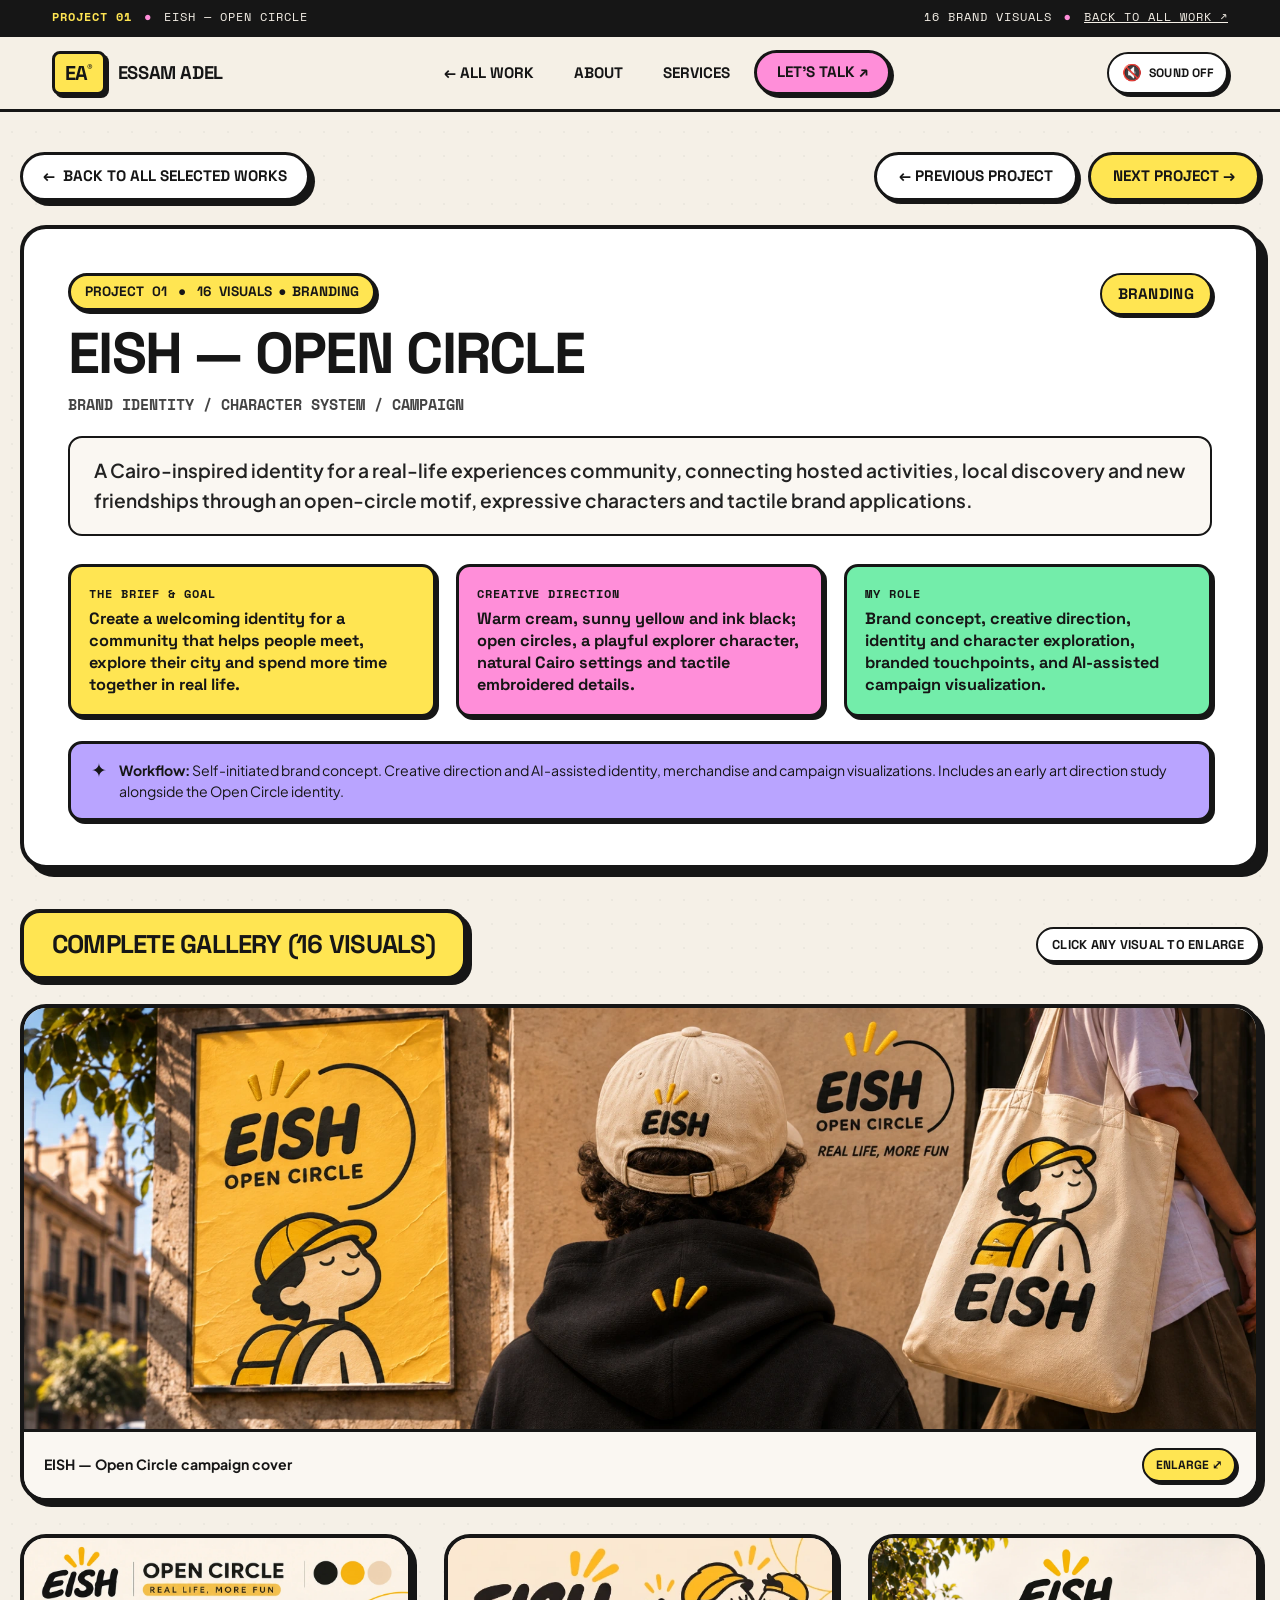
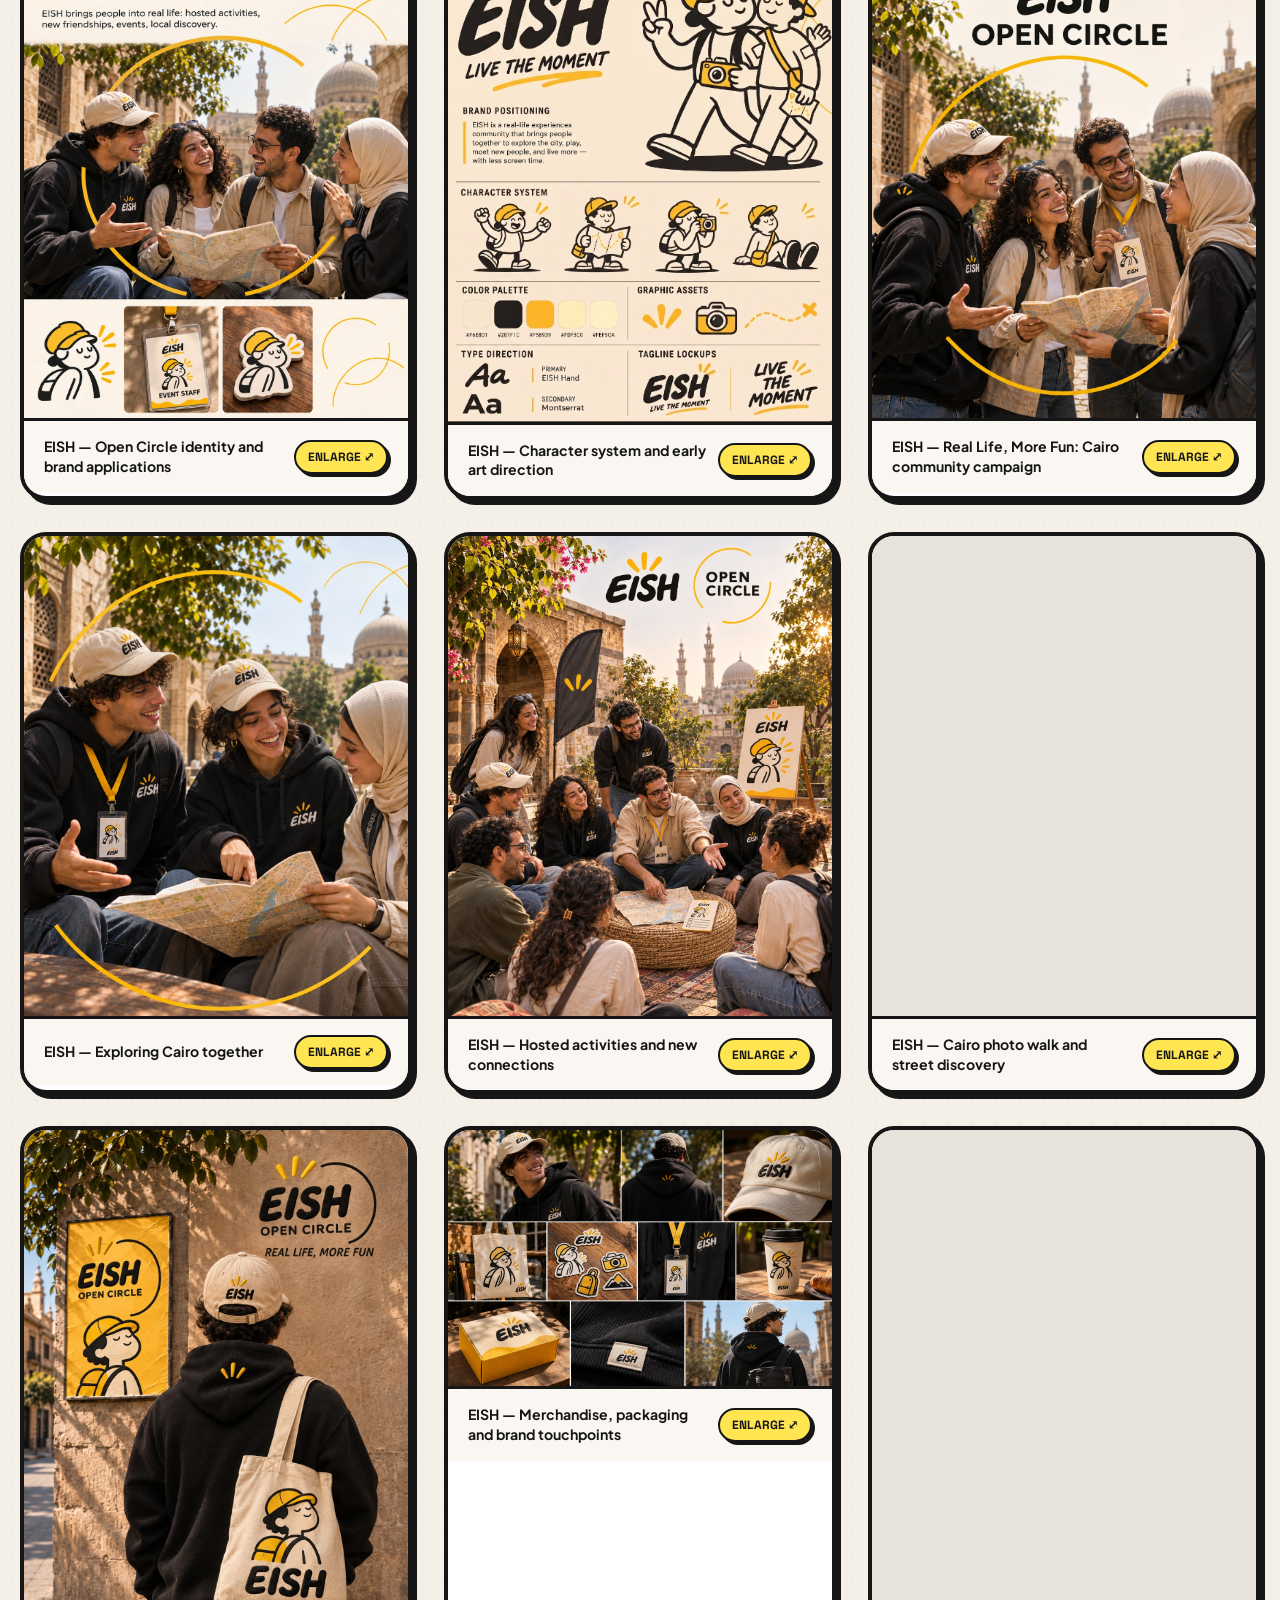
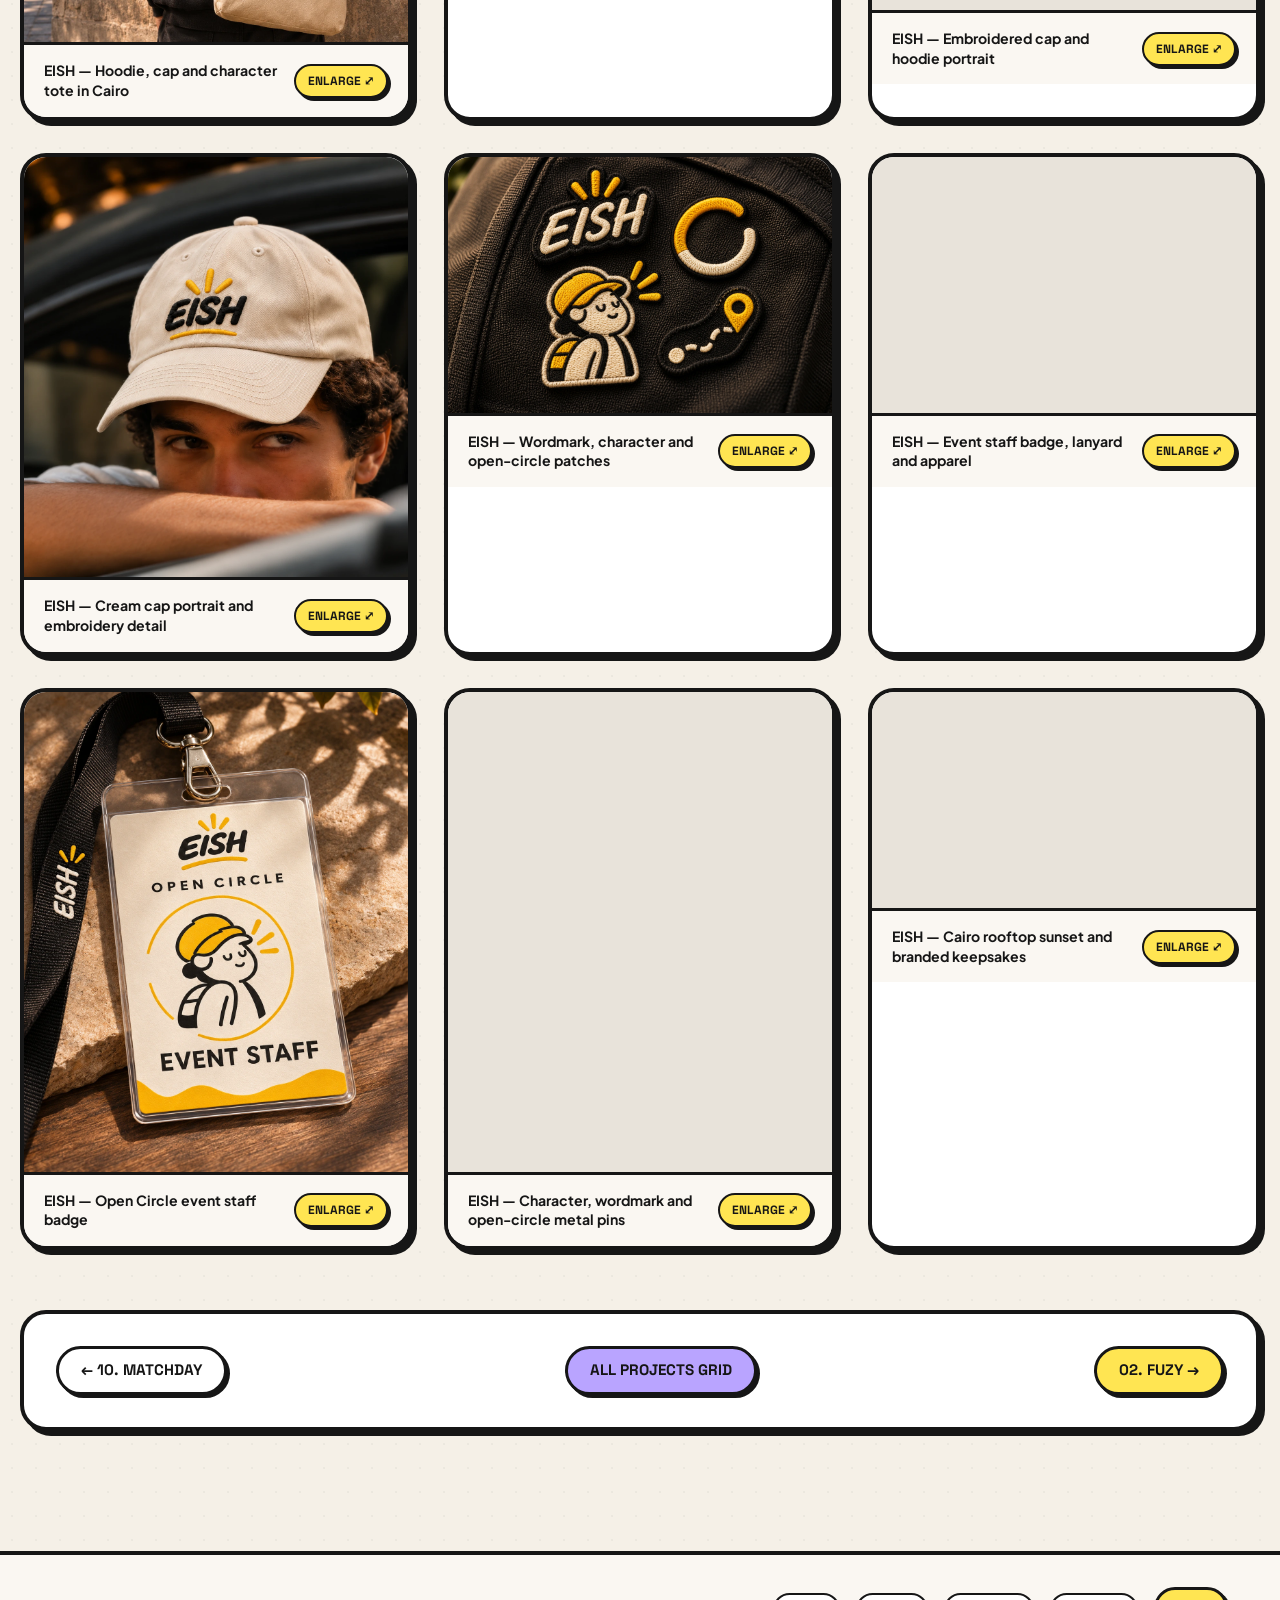
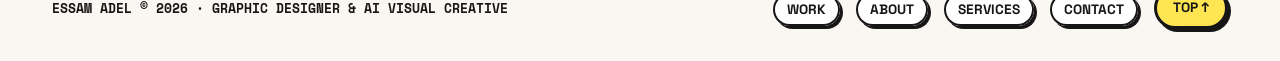
==== commit 235bbf13: "Connect portfolio to private project manager and track new project pages" ====
--- a/eish-open-circle.html
+++ b/eish-open-circle.html
@@ -11,7 +11,7 @@
   <meta property="og:image" content="https://essvm.github.io/PORTFOLIO/assets/eish/01_open_circle_cover.webp">
   <meta property="og:description" content="Real life. More fun. A Cairo-inspired community identity with expressive characters, tactile merchandise and campaign visuals.">
   <link rel="canonical" href="https://essvm.github.io/PORTFOLIO/eish-open-circle.html">
-  <link rel="stylesheet" href="styles.css?v=eish-20261119">
+  <link rel="stylesheet" href="styles.css?v=manager-20261119">
 </head>
 <body>
 
@@ -164,8 +164,8 @@
     </div>
   </footer>
 
-  <script src="projects.js?v=eish-20261119"></script>
-  <script src="portfolio.js?v=eish-20261119"></script>
-  <script src="script.js"></script>
+  <script src="projects.js?v=manager-20261119"></script>
+  <script src="portfolio.js?v=manager-20261119"></script>
+  <script src="script.js?v=manager-20261119"></script>
 </body>
 </html>
--- a/styles.css
+++ b/styles.css
@@ -2023,3 +2023,6 @@
   .arcade-sound-toggle { transition: none; }
   .arcade-sound-toggle:hover { transform: none; }
 }
+
+/* Respect hidden project sections while managed content loads. */
+[hidden] { display: none !important; }
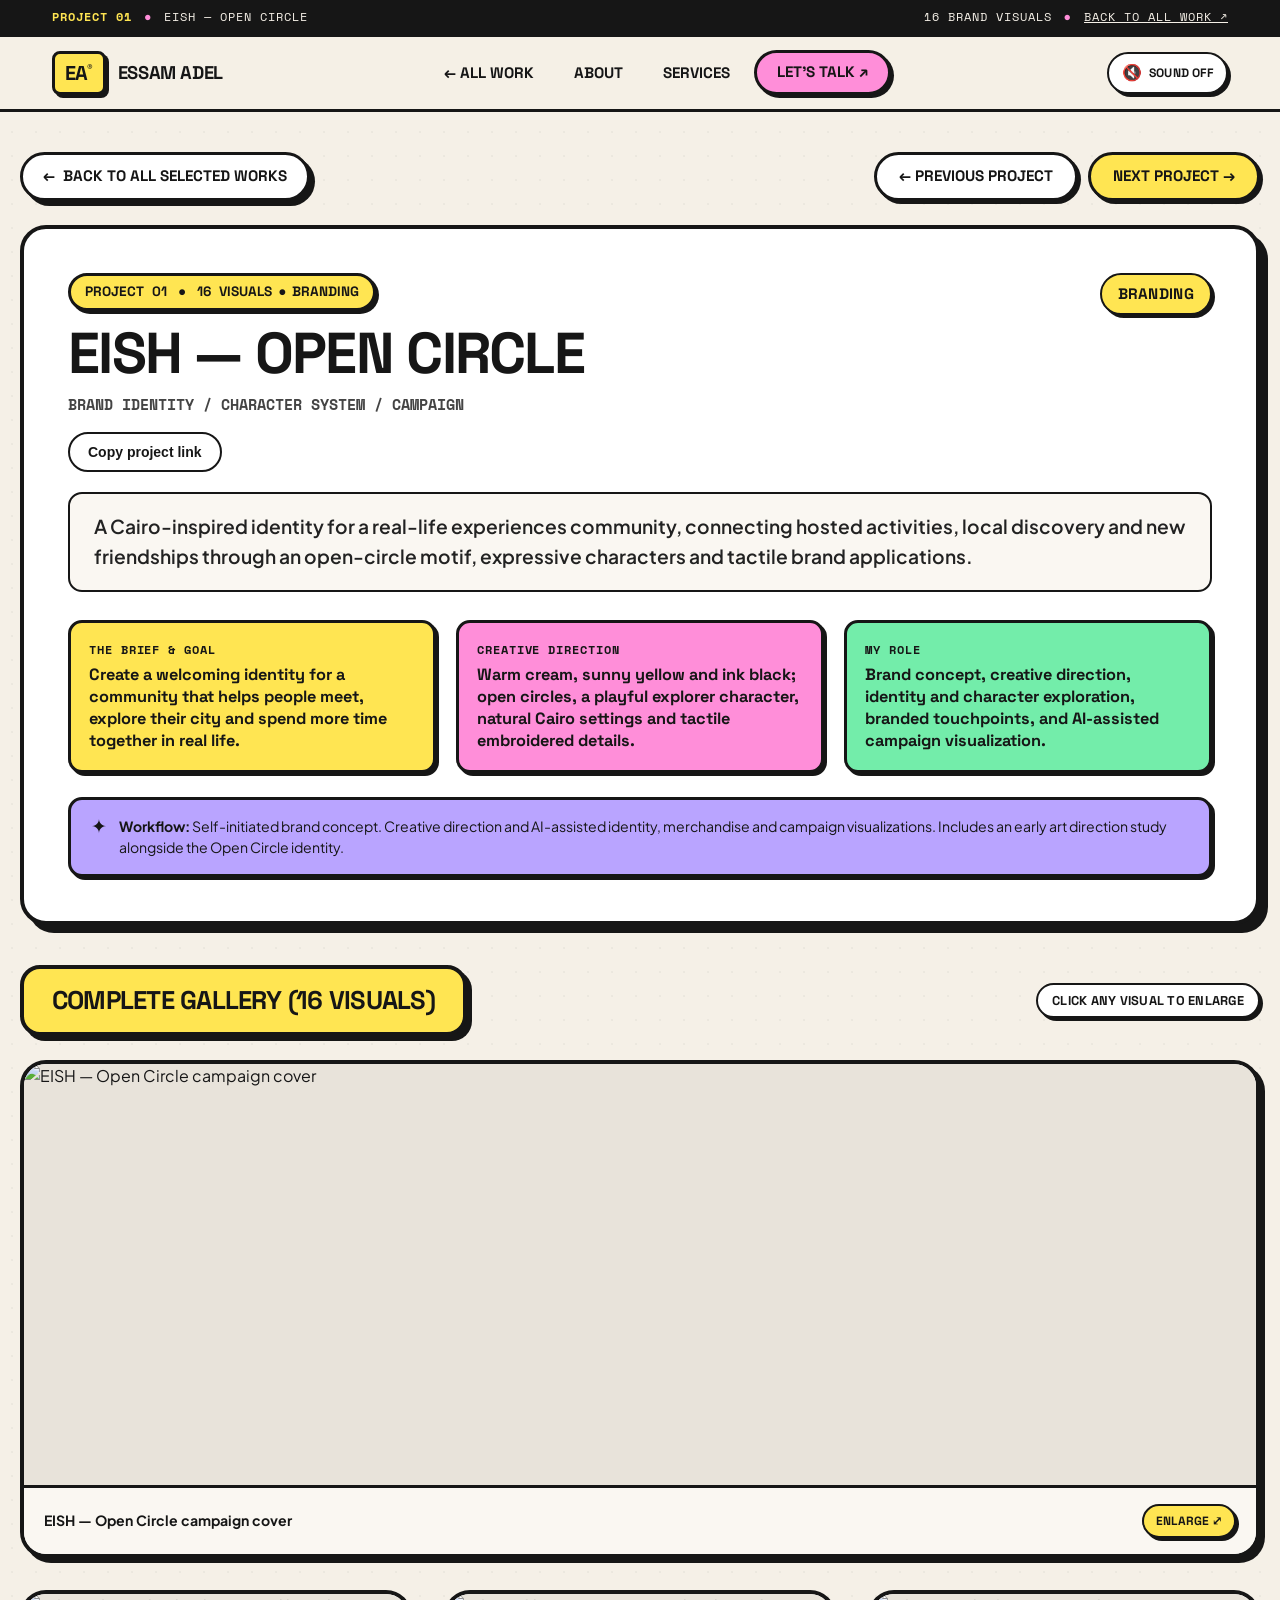
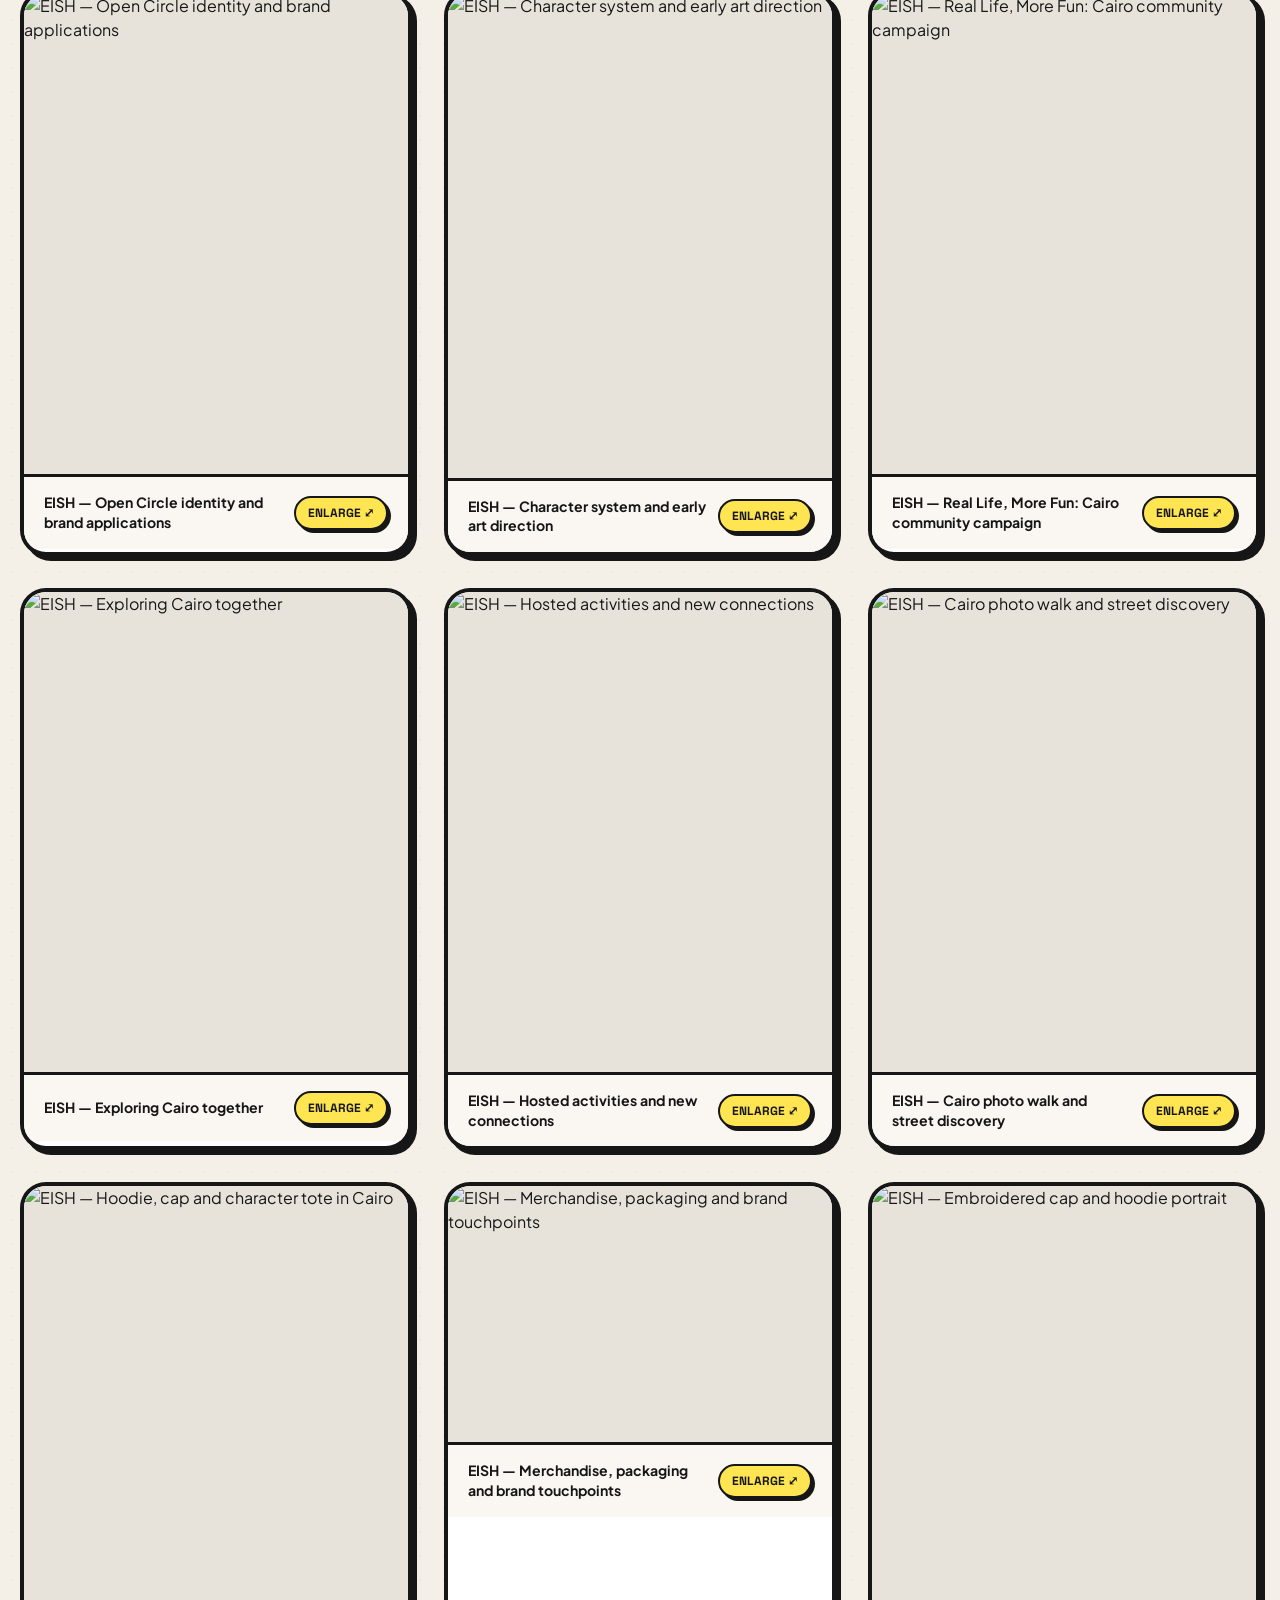
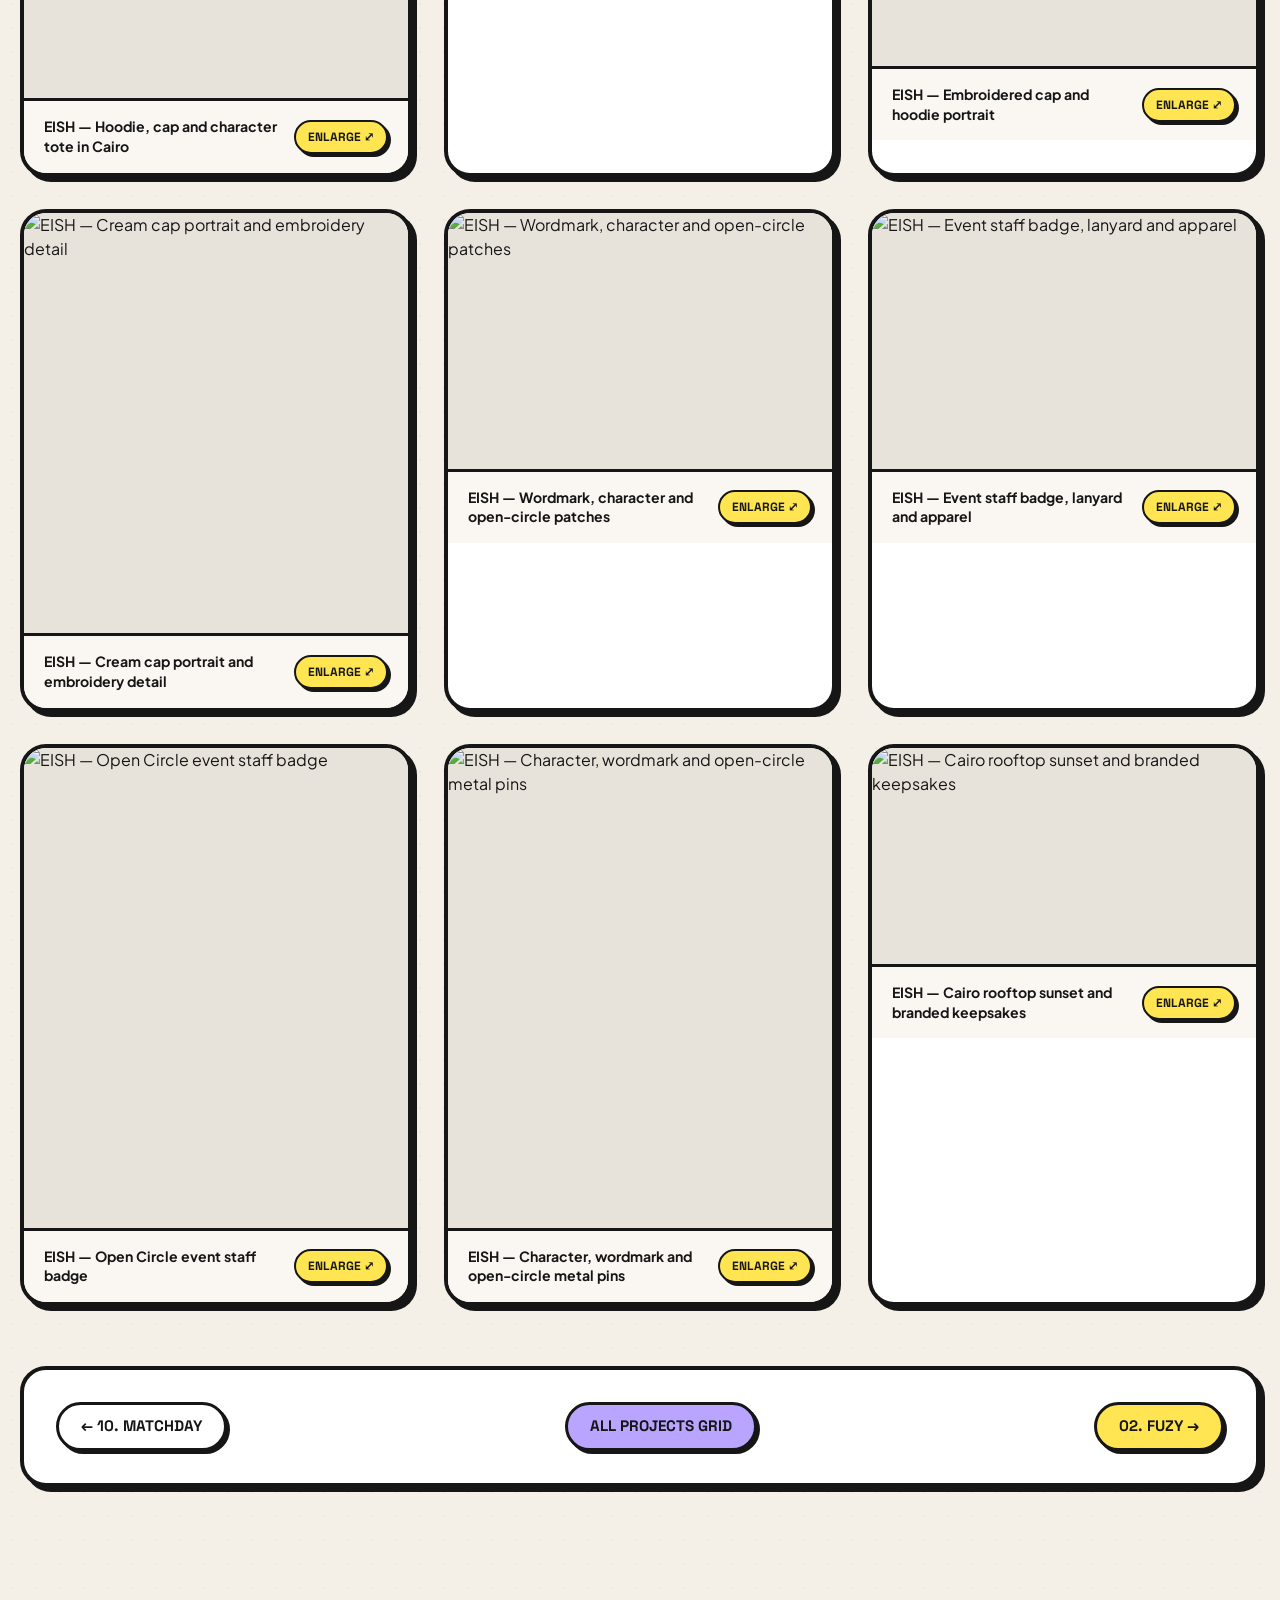
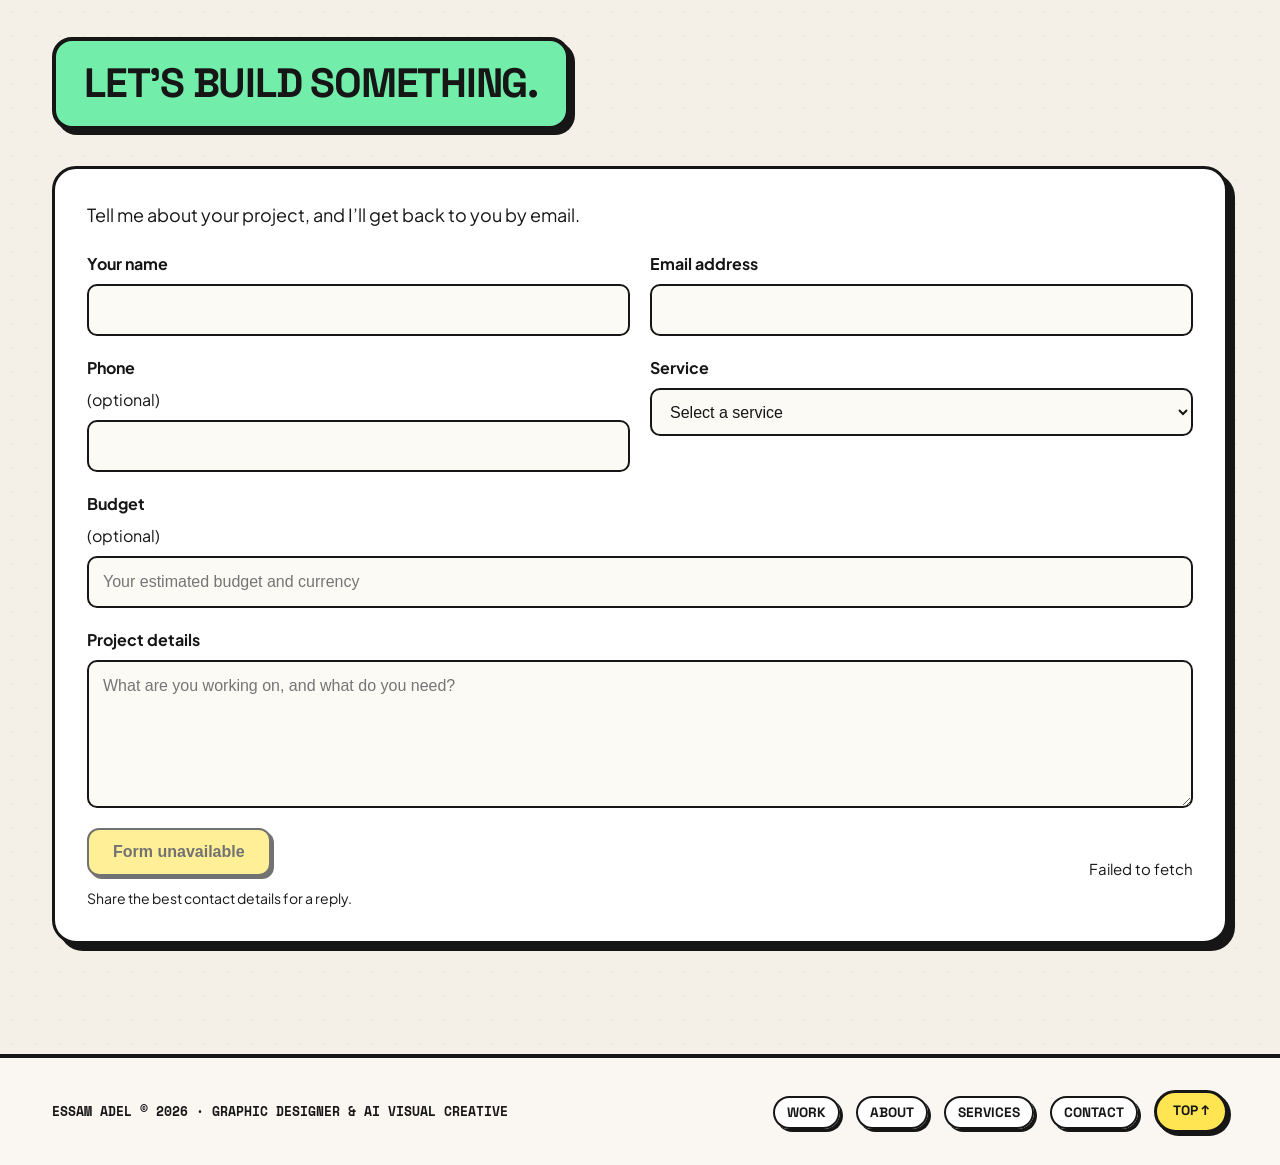
==== commit 3be431b3: "Add portfolio studio drafts, requests, engagement, optimized images and sharing" ====
--- a/eish-open-circle.html
+++ b/eish-open-circle.html
@@ -11,7 +11,7 @@
   <meta property="og:image" content="https://essvm.github.io/PORTFOLIO/assets/eish/01_open_circle_cover.webp">
   <meta property="og:description" content="Real life. More fun. A Cairo-inspired community identity with expressive characters, tactile merchandise and campaign visuals.">
   <link rel="canonical" href="https://essvm.github.io/PORTFOLIO/eish-open-circle.html">
-  <link rel="stylesheet" href="styles.css?v=manager-20261119">
+  <link rel="stylesheet" href="styles.css?v=studio-20261119-3">
 </head>
 <body>
 
@@ -164,8 +164,9 @@
     </div>
   </footer>
 
-  <script src="projects.js?v=manager-20261119"></script>
-  <script src="portfolio.js?v=manager-20261119"></script>
-  <script src="script.js?v=manager-20261119"></script>
+  <script src="projects.js?v=studio-20261119-3"></script>
+  <script src="portfolio.js?v=studio-20261119-3"></script>
+  <script src="inquiries.js?v=studio-20261119-3"></script>
+  <script src="script.js?v=studio-20261119-3"></script>
 </body>
 </html>
--- a/styles.css
+++ b/styles.css
@@ -2026,3 +2026,8 @@
 
 /* Respect hidden project sections while managed content loads. */
 [hidden] { display: none !important; }
+
+/* Direct project requests. */
+.inquiry-section{padding-top:70px;padding-bottom:70px}.inquiry-panel{padding:32px;background:#fff;border:3px solid #161616;border-radius:24px;box-shadow:7px 7px 0 #161616}.inquiry-intro{font-size:18px;margin-bottom:24px}.inquiry-form{display:grid;grid-template-columns:repeat(2,minmax(0,1fr));gap:20px}.inquiry-form label{display:flex;flex-direction:column;gap:8px;font-weight:700;font-size:16px}.inquiry-form label span{font-weight:400}.inquiry-form input,.inquiry-form textarea,.inquiry-form select{width:100%;min-height:48px;padding:12px 14px;border:2px solid #161616;border-radius:10px;font:400 16px/1.5 Arial,sans-serif;background:#fbfaf5;color:#161616}.inquiry-form textarea{resize:vertical}.inquiry-full{grid-column:1/-1}.inquiry-honeypot{position:absolute!important;left:-10000px;width:1px;height:1px;overflow:hidden}.inquiry-submit{display:flex;align-items:center;gap:24px;justify-content:space-between}.inquiry-button{min-height:48px;padding:12px 24px;border:2px solid #161616;border-radius:12px;font:700 16px Arial,sans-serif;background:#ffe552;box-shadow:3px 3px 0 #161616;cursor:pointer}.inquiry-button:disabled{opacity:.6;cursor:wait}.inquiry-small{font-size:14px;margin-top:12px}.inquiry-submit [role=status]{font-size:15px;max-width:500px}.inquiry-success{color:#137143}.inquiry-error{color:#a72d26}@media(max-width:600px){.inquiry-form{grid-template-columns:1fr}.inquiry-panel{padding:22px}.inquiry-submit{align-items:start;flex-direction:column}.inquiry-section{padding-top:45px;padding-bottom:45px}}
+
+.copy-project-share{font:700 14px var(--font-main,Arial,sans-serif);border:2px solid #161616;border-radius:24px;background:#fff;padding:10px 18px;cursor:pointer;margin-top:16px}.hero-image-wrap>a{display:block;width:100%;height:100%}.hero-image-wrap>a>img{width:100%;height:100%;object-fit:cover}
